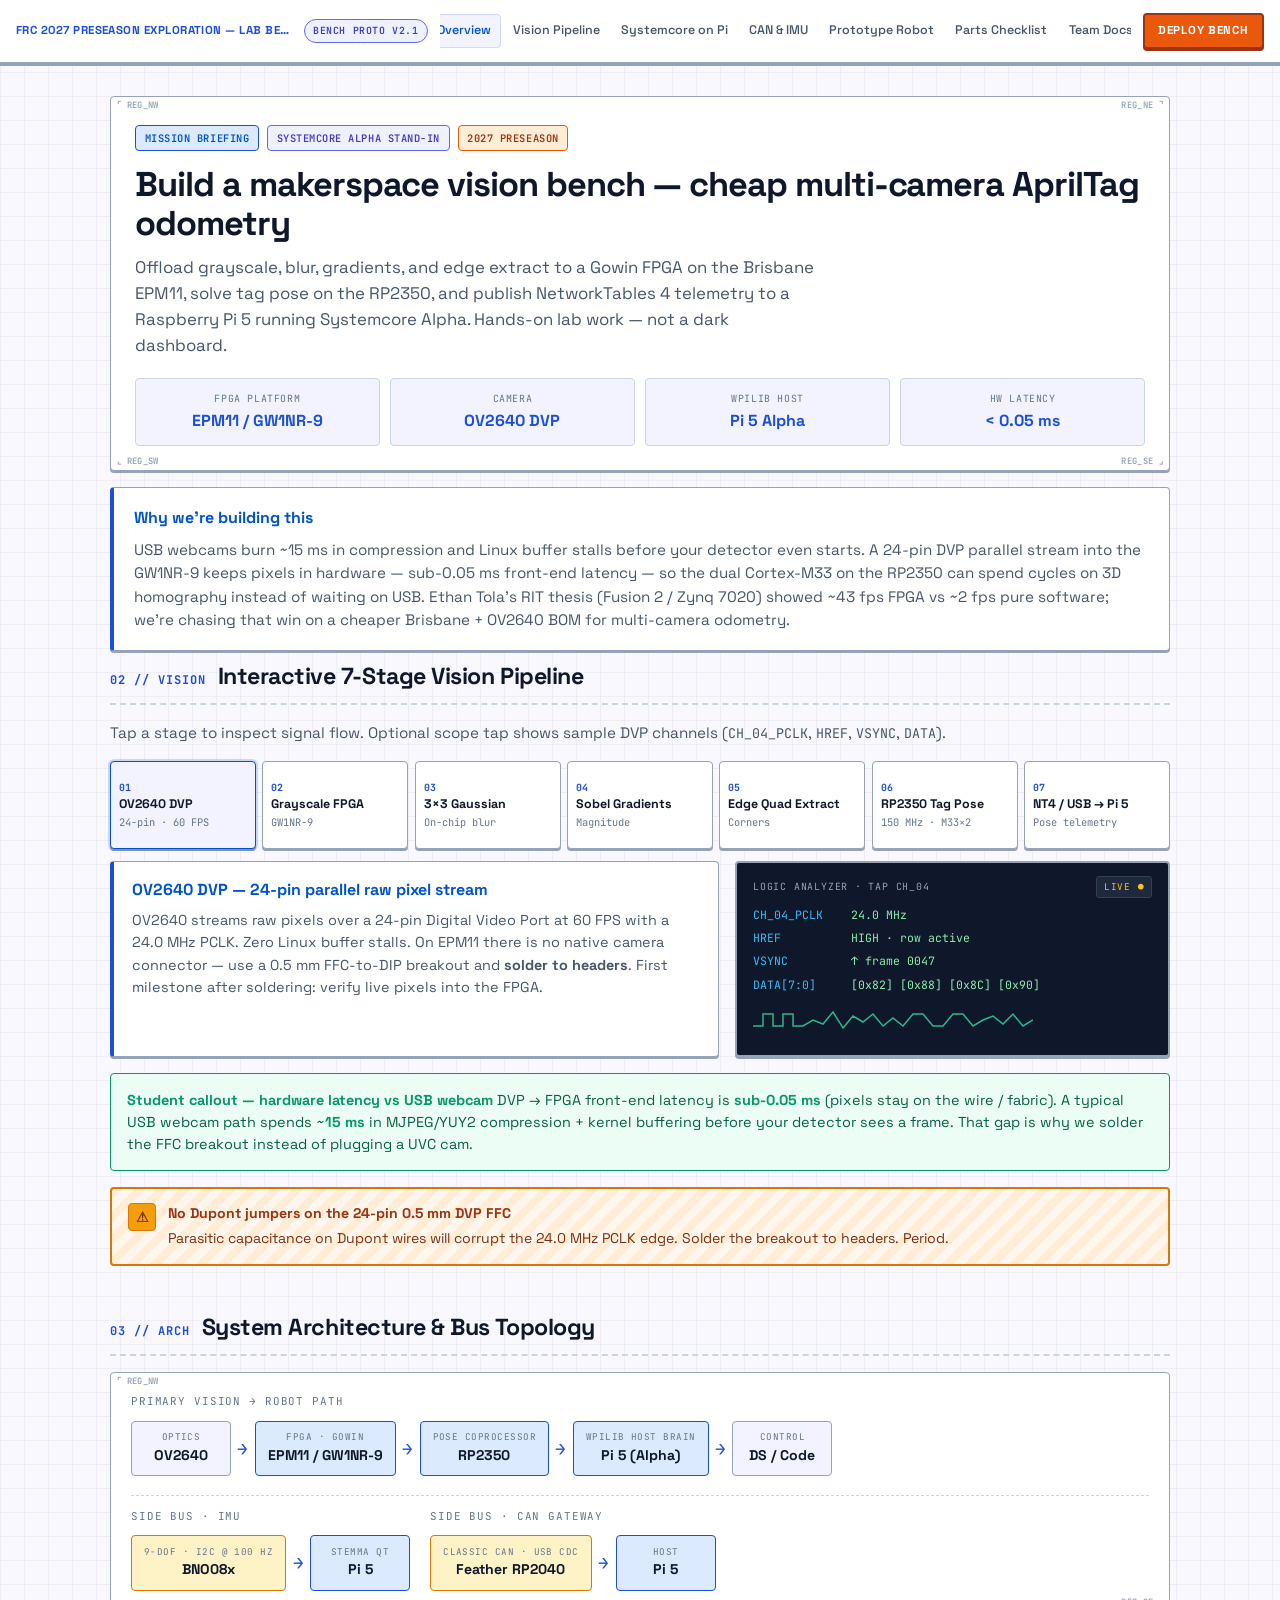
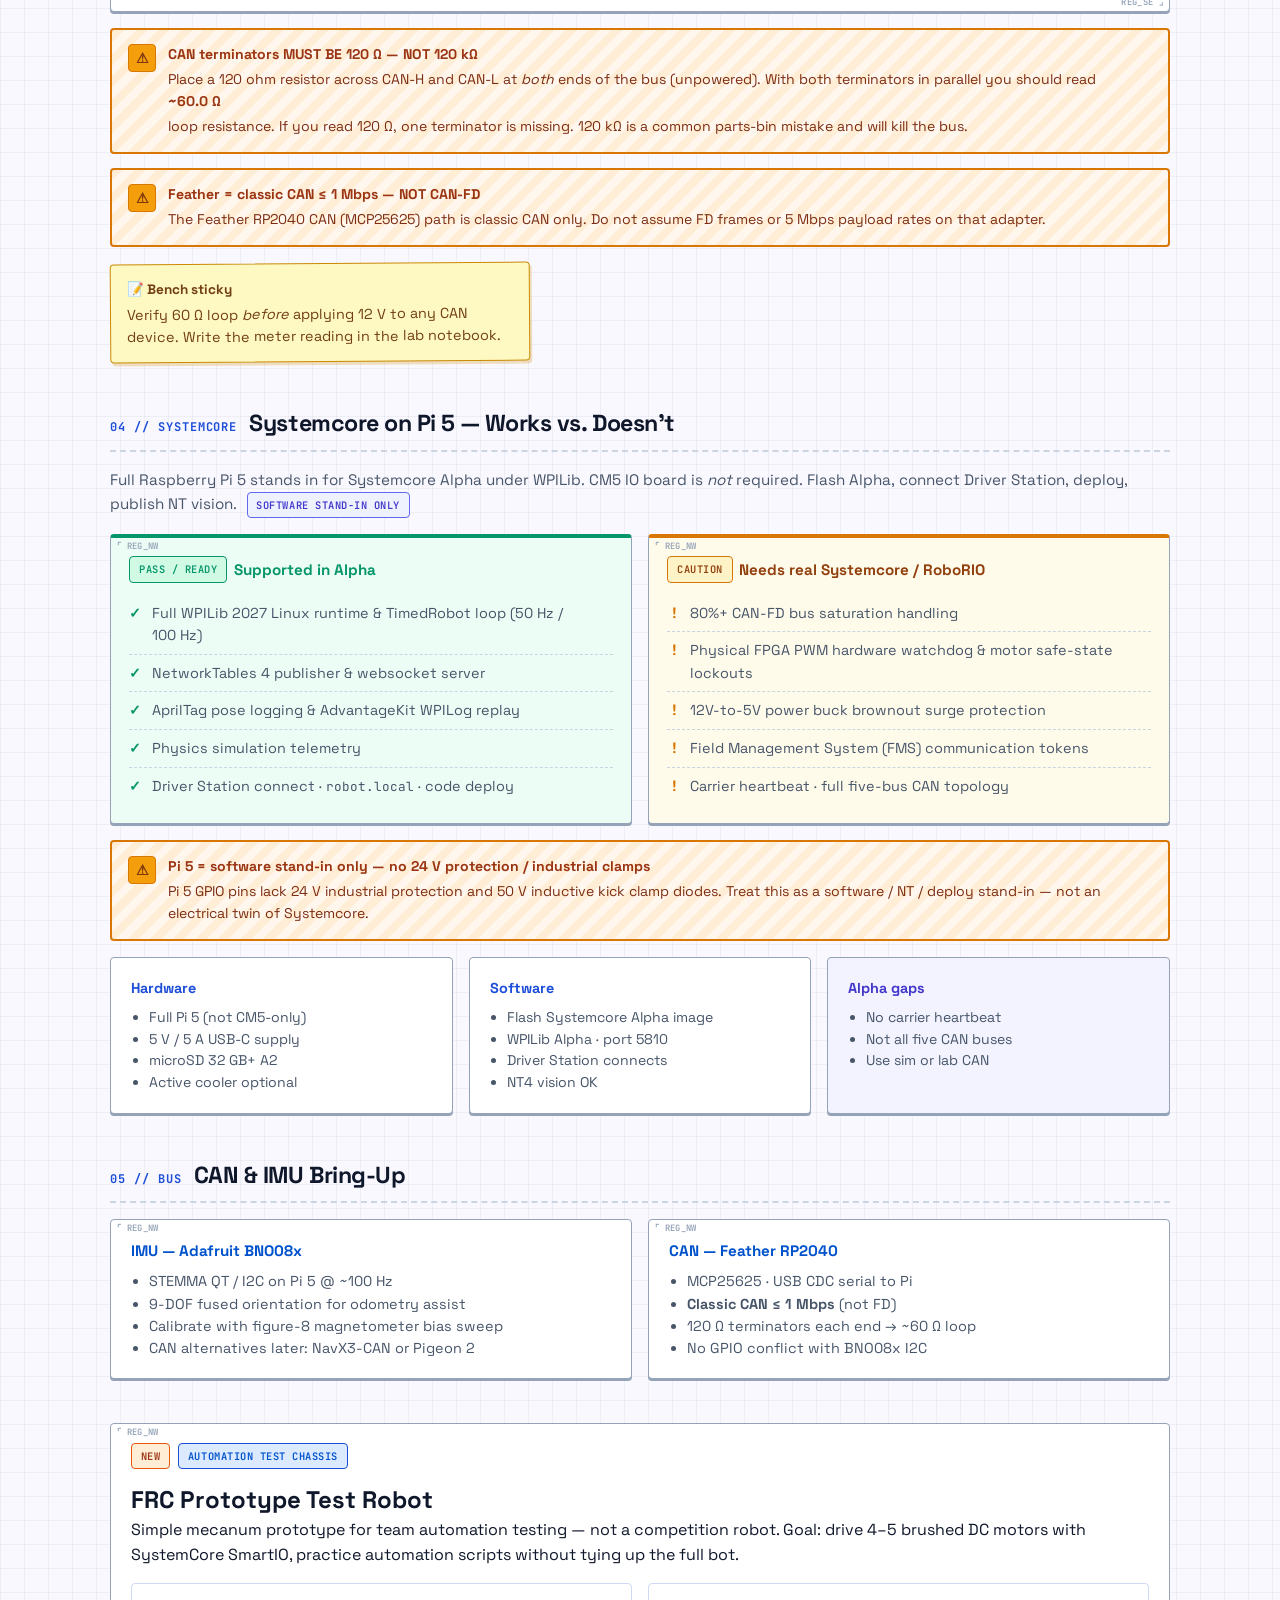
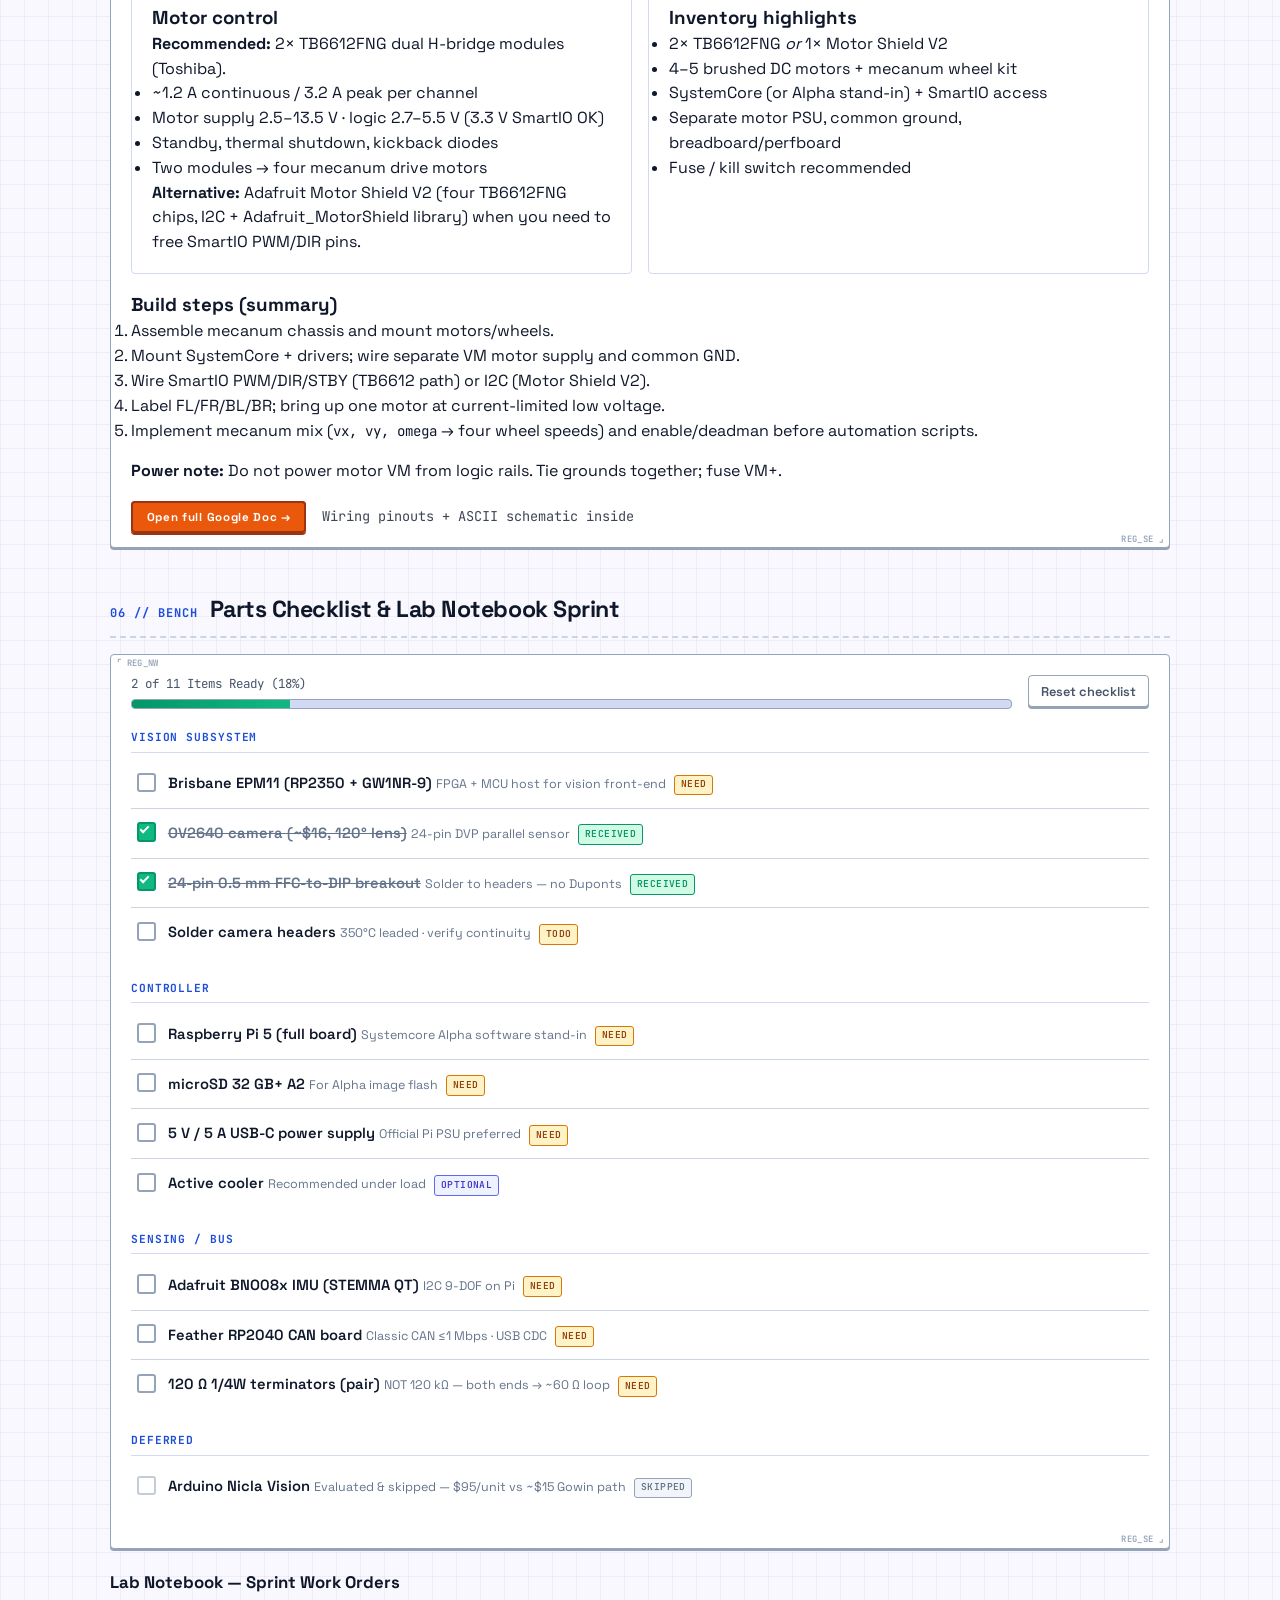
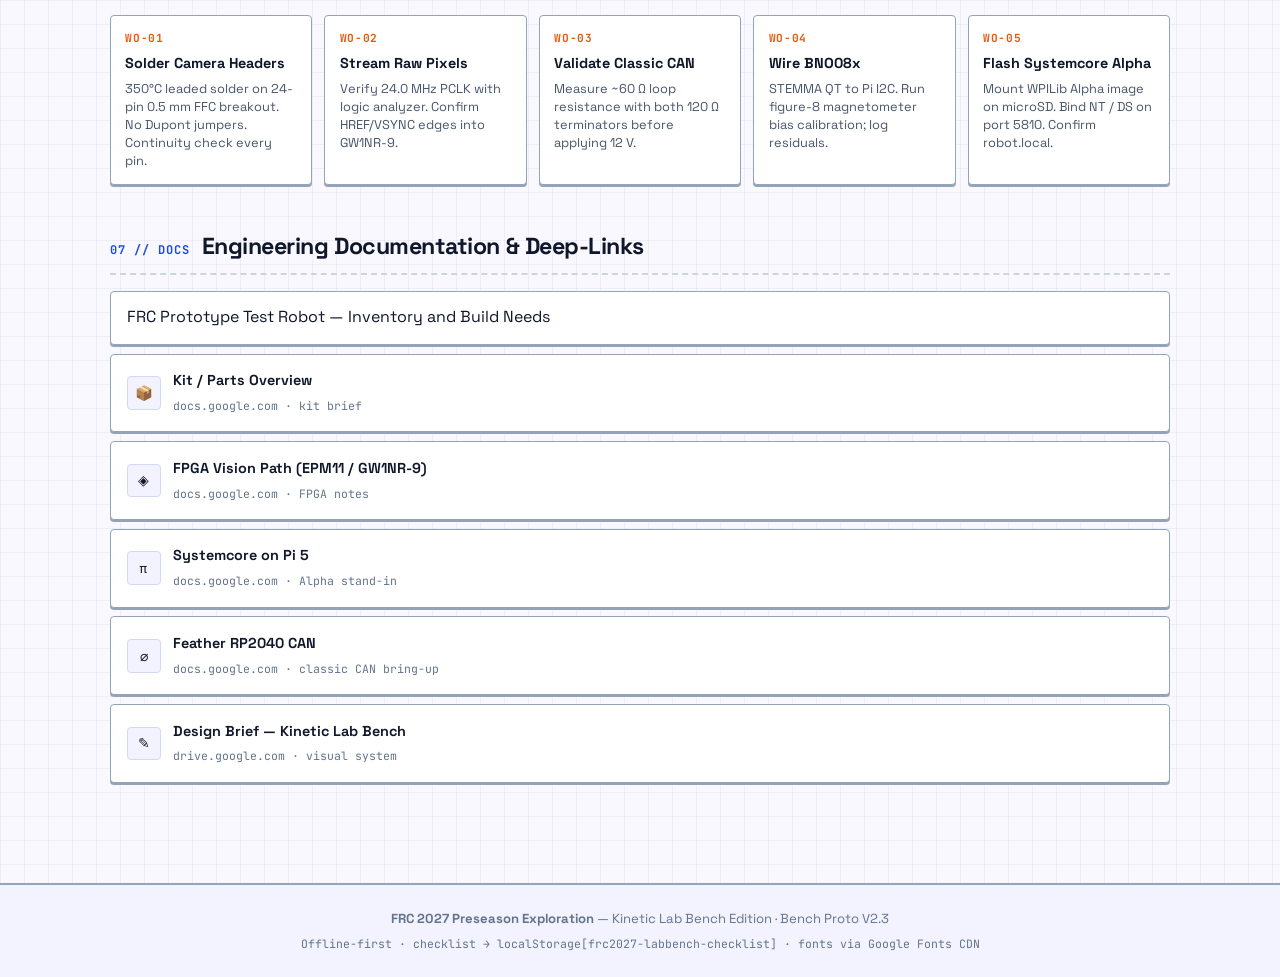
==== docs/index.html @ 1683db08 "Add Kinetic Lab Bench site for GitHub Pages Publish FRC 2027 preseason exploration (v2.3) from docs/" ====
<!DOCTYPE html>
<html lang="en">
<head>
  <meta charset="UTF-8" />
  <meta name="viewport" content="width=device-width, initial-scale=1" />
  <title>FRC 2027 Preseason Exploration — Lab Bench Edition</title>
  <link rel="preconnect" href="https://fonts.googleapis.com" />
  <link rel="preconnect" href="https://fonts.gstatic.com" crossorigin />
  <link href="https://fonts.googleapis.com/css2?family=JetBrains+Mono:wght@400;500;600;700&family=Space+Grotesk:wght@400;500;600;700&display=swap" rel="stylesheet" />
  <style>
    :root {
      --canvas: #faf8ff;
      --surface: #ffffff;
      --tint: #f2f3ff;
      --dim: #d2d9f4;
      --border: #94a3b8;
      --border-soft: #cbd5e1;
      --text: #0f172a;
      --text-muted: #475569;
      --text-dim: #64748b;
      --primary: #1d4ed8;
      --primary-active: #0052cc;
      --cta: #ea580c;
      --cta-hover: #c2410c;
      --caution: #f59e0b;
      --caution-dark: #d97706;
      --pass: #10b981;
      --pass-dark: #059669;
      --standin: #6366f1;
      --standin-dark: #4338ca;
      --radius: 4px;
      --shadow: 0 2px 0 0 #94a3b8;
      --nav-h: 64px;
      --font: "Space Grotesk", -apple-system, BlinkMacSystemFont, "Segoe UI", sans-serif;
      --mono: "JetBrains Mono", "Fira Code", "SF Mono", Consolas, monospace;
    }
    *, *::before, *::after { box-sizing: border-box; margin: 0; padding: 0; }
    html { scroll-behavior: smooth; scroll-padding-top: calc(var(--nav-h) + 20px); }
    body {
      font-family: var(--font);
      background-color: var(--canvas);
      background-image:
        linear-gradient(rgba(148, 163, 184, 0.12) 1px, transparent 1px),
        linear-gradient(90deg, rgba(148, 163, 184, 0.12) 1px, transparent 1px);
      background-size: 24px 24px;
      color: var(--text);
      line-height: 1.55;
      min-height: 100vh;
    }
    a { color: var(--primary); }
    a:hover { color: var(--primary-active); }
    code, .mono { font-family: var(--mono); font-size: 0.88em; }

    .topnav {
      position: sticky; top: 0; z-index: 200; height: var(--nav-h);
      background: rgba(255, 255, 255, 0.94); backdrop-filter: blur(10px);
      border-bottom: 2px solid var(--border); box-shadow: var(--shadow);
    }
    .topnav-inner {
      max-width: 1280px; margin: 0 auto; height: 100%; padding: 0 1rem;
      display: flex; align-items: center; gap: 0.75rem;
    }
    .nav-brand-wrap { display: flex; align-items: center; gap: 0.5rem; flex-shrink: 0; }
    .nav-brand {
      font-weight: 700; font-size: 0.72rem; letter-spacing: 0.04em; color: var(--primary);
      white-space: nowrap; max-width: 280px; overflow: hidden; text-overflow: ellipsis;
    }
    .pill {
      display: inline-flex; align-items: center; font-family: var(--mono); font-size: 0.62rem;
      font-weight: 600; letter-spacing: 0.06em; padding: 0.2rem 0.5rem; border-radius: 999px;
      border: 1.5px solid var(--standin); background: #eef2ff; color: var(--standin-dark); white-space: nowrap;
    }
    .nav-links {
      display: flex; list-style: none; gap: 0.1rem; flex: 1; justify-content: center;
      overflow-x: auto; scrollbar-width: none;
    }
    .nav-links::-webkit-scrollbar { display: none; }
    .nav-links a {
      display: block; padding: 0.4rem 0.55rem; font-size: 0.78rem; font-weight: 550;
      color: var(--text-muted); text-decoration: none; border-radius: var(--radius);
      white-space: nowrap; border: 1.5px solid transparent;
      transition: color 0.12s, background 0.12s, border-color 0.12s;
    }
    .nav-links a:hover { color: var(--primary); background: var(--tint); }
    .nav-links a.active { color: var(--primary-active); background: var(--tint); border-color: var(--dim); }
    .btn-deploy {
      flex-shrink: 0; background: var(--cta); color: #fff; border: 2px solid #9a3412;
      border-radius: var(--radius); box-shadow: 0 2px 0 0 #9a3412; padding: 0.45rem 0.85rem;
      font-family: var(--font); font-weight: 700; font-size: 0.72rem; letter-spacing: 0.06em;
      cursor: pointer; text-decoration: none; white-space: nowrap;
      transition: background 0.12s, transform 0.08s;
    }
    .btn-deploy:hover { background: var(--cta-hover); color: #fff; }
    .btn-deploy:active { transform: translateY(1px); box-shadow: 0 1px 0 0 #9a3412; }
    .nav-toggle {
      display: none; background: var(--tint); border: 1.5px solid var(--border);
      border-radius: var(--radius); padding: 0.4rem 0.65rem; font-family: var(--font);
      font-weight: 600; font-size: 0.8rem; cursor: pointer; color: var(--text); margin-left: auto;
    }
    .wrap { max-width: 1100px; margin: 0 auto; padding: 0 1.25rem 3.5rem; }
    section { margin-bottom: 2.75rem; scroll-margin-top: calc(var(--nav-h) + 20px); }
    .sec-label {
      display: flex; align-items: baseline; gap: 0.75rem; margin-bottom: 1rem;
      padding-bottom: 0.5rem; border-bottom: 2px dashed var(--border-soft);
    }
    .sec-num { font-family: var(--mono); font-size: 0.75rem; font-weight: 700; color: var(--primary); letter-spacing: 0.08em; }
    .sec-label h2 { font-size: 1.45rem; font-weight: 700; letter-spacing: -0.02em; color: var(--text); }
    .card {
      position: relative; background: var(--surface); border: 1.5px solid var(--border);
      border-radius: var(--radius); box-shadow: var(--shadow); padding: 1.15rem 1.25rem;
    }
    .card.tint { background: var(--tint); }
    .reg {
      position: absolute; font-family: var(--mono); font-size: 0.55rem; font-weight: 600;
      color: var(--border); letter-spacing: 0.04em; pointer-events: none; user-select: none; line-height: 1;
    }
    .reg-nw { top: 4px; left: 6px; } .reg-ne { top: 4px; right: 6px; }
    .reg-sw { bottom: 4px; left: 6px; } .reg-se { bottom: 4px; right: 6px; }
    .grid-2 { display: grid; grid-template-columns: 1fr 1fr; gap: 1rem; }
    .grid-3 { display: grid; grid-template-columns: 1fr 1fr 1fr; gap: 1rem; }

    .hero { padding: 2rem 0 0.5rem; }
    .hero-card { padding: 1.75rem 1.5rem 1.5rem; margin-bottom: 1rem; }
    .hero-badge-row { display: flex; flex-wrap: wrap; gap: 0.5rem; margin-bottom: 0.85rem; }
    .badge {
      display: inline-flex; align-items: center; font-family: var(--mono); font-size: 0.65rem;
      font-weight: 600; letter-spacing: 0.05em; padding: 0.25rem 0.55rem; border-radius: var(--radius); border: 1.5px solid;
    }
    .badge-blue { background: #dbeafe; border-color: var(--primary); color: var(--primary-active); }
    .badge-orange { background: #ffedd5; border-color: var(--cta); color: #9a3412; }
    .badge-pass { background: #d1fae5; border-color: var(--pass-dark); color: var(--pass-dark); }
    .badge-standin { background: #eef2ff; border-color: var(--standin); color: var(--standin-dark); }
    .badge-caution { background: #fef3c7; border-color: var(--caution-dark); color: #92400e; }
    .hero h1 {
      font-size: clamp(1.6rem, 4vw, 2.15rem); font-weight: 700; letter-spacing: -0.03em;
      line-height: 1.15; margin-bottom: 0.65rem; color: var(--text);
    }
    .hero-lead { font-size: 1.05rem; color: var(--text-muted); max-width: 62ch; margin-bottom: 1.25rem; }
    .stat-row { display: grid; grid-template-columns: repeat(4, 1fr); gap: 0.65rem; margin-top: 1rem; }
    .stat {
      background: var(--tint); border: 1.5px solid var(--border-soft); border-radius: var(--radius);
      padding: 0.7rem 0.75rem; text-align: center;
    }
    .stat .label { font-family: var(--mono); font-size: 0.62rem; text-transform: uppercase; letter-spacing: 0.06em; color: var(--text-dim); margin-bottom: 0.2rem; }
    .stat .value { font-weight: 700; font-size: 1rem; color: var(--primary); }
    .why-card { border-left: 4px solid var(--primary); background: var(--surface); padding: 1.15rem 1.25rem; }
    .why-card h3 { font-size: 1rem; margin-bottom: 0.4rem; color: var(--primary-active); }
    .why-card p { color: var(--text-muted); font-size: 0.95rem; }
    .sticky {
      background: #fef9c3; border: 1.5px solid #ca8a04; border-radius: var(--radius);
      box-shadow: 2px 3px 0 0 rgba(202, 138, 4, 0.25); padding: 0.85rem 1rem;
      font-size: 0.9rem; color: #713f12; position: relative; transform: rotate(-0.4deg);
    }
    .sticky strong { display: block; margin-bottom: 0.25rem; font-size: 0.85rem; }
    .hazard {
      background: repeating-linear-gradient(-45deg, #fff7ed, #fff7ed 8px, #ffedd5 8px, #ffedd5 16px);
      border: 2px solid var(--caution-dark); border-radius: var(--radius);
      padding: 0.9rem 1rem; display: flex; gap: 0.75rem; align-items: flex-start; margin: 0.85rem 0;
    }
    .hazard .hz-icon {
      flex-shrink: 0; width: 1.75rem; height: 1.75rem; background: var(--caution);
      border: 1.5px solid var(--caution-dark); border-radius: var(--radius);
      display: flex; align-items: center; justify-content: center; font-weight: 800; font-size: 0.85rem; color: #78350f;
    }
    .hazard .hz-body strong { display: block; font-size: 0.88rem; color: #9a3412; margin-bottom: 0.2rem; }
    .hazard .hz-body p { font-size: 0.88rem; color: #7c2d12; margin: 0; }
    .callout-info {
      background: #eff6ff; border: 1.5px solid var(--primary); border-radius: var(--radius);
      padding: 0.9rem 1rem; margin: 0.85rem 0; font-size: 0.9rem; color: var(--text-muted);
    }
    .callout-info strong { color: var(--primary-active); display: block; margin-bottom: 0.2rem; }

    .pipeline { display: grid; grid-template-columns: repeat(7, 1fr); gap: 0.4rem; margin: 1rem 0 0.75rem; }
    .pipe-stage {
      background: var(--surface); border: 1.5px solid var(--border); border-radius: var(--radius);
      box-shadow: var(--shadow); padding: 0.7rem 0.5rem; cursor: pointer; text-align: left;
      font-family: inherit; color: inherit; transition: border-color 0.12s, background 0.12s, transform 0.08s;
      min-height: 88px;
    }
    .pipe-stage:hover { border-color: var(--primary); transform: translateY(-1px); }
    .pipe-stage:focus-visible { outline: 2px solid var(--primary); outline-offset: 2px; }
    .pipe-stage.active {
      background: var(--tint); border-color: var(--primary-active);
      box-shadow: 0 0 0 2px rgba(29, 78, 216, 0.2), var(--shadow);
    }
    .pipe-stage .stage-num { font-family: var(--mono); font-size: 0.62rem; font-weight: 700; color: var(--primary); margin-bottom: 0.2rem; }
    .pipe-stage .stage-name { font-weight: 700; font-size: 0.78rem; color: var(--text); line-height: 1.2; margin-bottom: 0.15rem; }
    .pipe-stage .stage-where { font-size: 0.65rem; color: var(--text-dim); font-family: var(--mono); }
    .pipe-panel { display: grid; grid-template-columns: 1.4fr 1fr; gap: 1rem; margin-top: 0.75rem; }
    .pipe-detail {
      background: var(--surface); border: 1.5px solid var(--border); border-left: 4px solid var(--primary);
      border-radius: var(--radius); box-shadow: var(--shadow); padding: 1rem 1.15rem; min-height: 140px;
    }
    .pipe-detail h4 { font-size: 1rem; color: var(--primary-active); margin-bottom: 0.4rem; }
    .pipe-detail p { font-size: 0.9rem; color: var(--text-muted); }
    .scope {
      background: #0f172a; border: 2px solid var(--border); border-radius: var(--radius);
      box-shadow: var(--shadow); padding: 0.85rem 1rem; font-family: var(--mono);
      color: #86efac; min-height: 140px; cursor: pointer; position: relative; overflow: hidden;
    }
    .scope:focus-visible { outline: 2px solid var(--pass); outline-offset: 2px; }
    .scope-label {
      font-size: 0.62rem; color: #94a3b8; letter-spacing: 0.08em; margin-bottom: 0.5rem;
      display: flex; justify-content: space-between; align-items: center;
    }
    .scope-tap { font-size: 0.58rem; background: #1e293b; border: 1px solid #334155; color: #fbbf24; padding: 0.15rem 0.4rem; border-radius: 3px; }
    .scope-ch { display: grid; grid-template-columns: 90px 1fr; gap: 0.35rem 0.5rem; font-size: 0.72rem; align-items: center; margin-bottom: 0.35rem; }
    .scope-ch .ch-name { color: #38bdf8; }
    .scope-ch .ch-val { color: #86efac; }
    .scope-wave { height: 28px; margin-top: 0.4rem; opacity: 0.85; }
    .scope.paused .scope-tap { color: #f87171; }
    .latency-callout {
      margin-top: 1rem; background: #ecfdf5; border: 1.5px solid var(--pass-dark);
      border-radius: var(--radius); padding: 0.9rem 1rem; font-size: 0.9rem; color: #065f46;
    }
    .latency-callout strong { color: var(--pass-dark); }
    .arch { padding: 1.25rem; margin-bottom: 1rem; }
    .arch-label { font-family: var(--mono); font-size: 0.68rem; text-transform: uppercase; letter-spacing: 0.08em; color: var(--text-dim); margin-bottom: 0.65rem; }
    .arch-flow { display: flex; flex-wrap: wrap; align-items: center; gap: 0.4rem; margin-bottom: 1.15rem; }
    .arch-node {
      background: var(--tint); border: 1.5px solid var(--border); border-radius: var(--radius);
      padding: 0.55rem 0.75rem; min-width: 100px; text-align: center;
    }
    .arch-node.primary { background: #dbeafe; border-color: var(--primary); }
    .arch-node.side { background: #fef3c7; border-color: var(--caution-dark); }
    .arch-node .role { font-family: var(--mono); font-size: 0.58rem; text-transform: uppercase; letter-spacing: 0.05em; color: var(--text-dim); }
    .arch-node .name { font-weight: 700; font-size: 0.88rem; color: var(--text); }
    .arch-arrow { font-family: var(--mono); color: var(--primary); font-weight: 700; font-size: 1.1rem; }
    .arch-side { display: flex; flex-wrap: wrap; gap: 1.25rem; padding-top: 0.75rem; border-top: 1.5px dashed var(--border-soft); }
    .arch-side-path { display: flex; align-items: center; gap: 0.4rem; }

    .matrix { display: grid; grid-template-columns: 1fr 1fr; gap: 1rem; }
    .matrix-col { padding: 1.15rem; }
    .matrix-col.works { border-top: 4px solid var(--pass-dark); background: #ecfdf5; }
    .matrix-col.doesnt { border-top: 4px solid var(--caution-dark); background: #fffbeb; }
    .matrix-col h3 { font-size: 0.95rem; margin-bottom: 0.75rem; display: flex; align-items: center; gap: 0.4rem; flex-wrap: wrap; }
    .matrix-col.works h3 { color: var(--pass-dark); }
    .matrix-col.doesnt h3 { color: #92400e; }
    .matrix-col ul { list-style: none; margin: 0; padding: 0; }
    .matrix-col li {
      position: relative; padding: 0.45rem 0 0.45rem 1.4rem; font-size: 0.9rem;
      color: var(--text-muted); border-bottom: 1px dashed var(--border-soft);
    }
    .matrix-col li:last-child { border-bottom: none; }
    .matrix-col.works li::before { content: "\2713"; position: absolute; left: 0; color: var(--pass-dark); font-weight: 700; }
    .matrix-col.doesnt li::before { content: "!"; position: absolute; left: 0.15rem; color: var(--caution-dark); font-weight: 800; font-family: var(--mono); }
    .checklist-bar {
      display: flex; align-items: center; justify-content: space-between; gap: 1rem;
      flex-wrap: wrap; margin-bottom: 1rem;
    }
    .progress-wrap { flex: 1; min-width: 180px; }
    .progress-label { font-family: var(--mono); font-size: 0.78rem; color: var(--text-muted); margin-bottom: 0.35rem; }
    .progress-track {
      height: 10px; background: var(--dim); border: 1.5px solid var(--border);
      border-radius: var(--radius); overflow: hidden;
    }
    .progress-fill {
      height: 100%; background: linear-gradient(90deg, var(--pass-dark), var(--pass));
      width: 0%; transition: width 0.25s ease;
    }
    .btn-reset {
      background: var(--surface); border: 1.5px solid var(--border); border-radius: var(--radius);
      box-shadow: var(--shadow); color: var(--text-muted); padding: 0.4rem 0.75rem;
      font-family: var(--font); font-size: 0.8rem; font-weight: 600; cursor: pointer;
    }
    .btn-reset:hover { border-color: #dc2626; color: #dc2626; }
    .check-cat { margin-bottom: 1.15rem; }
    .check-cat-title {
      font-family: var(--mono); font-size: 0.7rem; font-weight: 700; letter-spacing: 0.08em;
      text-transform: uppercase; color: var(--primary); margin-bottom: 0.4rem;
      padding: 0.3rem 0; border-bottom: 1.5px solid var(--dim);
    }
    .checklist { list-style: none; margin: 0; padding: 0; }
    .checklist li { border-bottom: 1px solid var(--border-soft); }
    .checklist li:last-child { border-bottom: none; }
    .check-item {
      display: flex; align-items: flex-start; gap: 0.75rem; padding: 0.75rem 0.35rem;
      cursor: pointer; border-radius: var(--radius); transition: background 0.1s; min-height: 44px;
    }
    .check-item:hover { background: var(--tint); }
    .check-item input {
      appearance: none; -webkit-appearance: none; width: 1.2rem; height: 1.2rem; margin-top: 0.1rem;
      flex-shrink: 0; border: 2px solid var(--border); border-radius: 3px; background: var(--surface);
      cursor: pointer; position: relative; transition: background 0.12s, border-color 0.12s;
    }
    .check-item input:checked { background: var(--pass); border-color: var(--pass-dark); }
    .check-item input:checked::after {
      content: ""; position: absolute; left: 3px; top: 0px; width: 5px; height: 9px;
      border: solid #fff; border-width: 0 2px 2px 0; transform: rotate(45deg);
    }
    .check-item input:focus-visible { outline: 2px solid var(--primary); outline-offset: 2px; }
    .check-item input:disabled { opacity: 0.55; cursor: not-allowed; }
    .check-body { flex: 1; }
    .item-title { font-weight: 600; font-size: 0.92rem; color: var(--text); }
    .check-item:has(input:checked) .item-title { text-decoration: line-through; color: var(--text-dim); }
    .item-meta { font-size: 0.78rem; color: var(--text-dim); margin-top: 0.15rem; }
    .check-status {
      display: inline-block; font-family: var(--mono); font-size: 0.6rem; font-weight: 600;
      letter-spacing: 0.04em; padding: 0.12rem 0.35rem; border-radius: 3px; margin-left: 0.35rem;
      vertical-align: middle; border: 1px solid;
    }
    .status-ordered { background: #d1fae5; border-color: var(--pass-dark); color: var(--pass-dark); }
    .status-need { background: #fef3c7; border-color: var(--caution-dark); color: #92400e; }
    .status-skip { background: #f1f5f9; border-color: var(--border); color: var(--text-dim); }
    .status-opt { background: #eef2ff; border-color: var(--standin); color: var(--standin-dark); }
    .work-orders {
      display: grid; grid-template-columns: repeat(auto-fill, minmax(200px, 1fr));
      gap: 0.75rem; margin-top: 1.25rem;
    }
    .wo-card {
      background: var(--surface); border: 1.5px solid var(--border); border-radius: var(--radius);
      box-shadow: var(--shadow); padding: 0.9rem; position: relative;
    }
    .wo-num { font-family: var(--mono); font-size: 0.7rem; font-weight: 700; color: var(--cta); letter-spacing: 0.06em; margin-bottom: 0.3rem; }
    .wo-title { font-weight: 700; font-size: 0.9rem; margin-bottom: 0.35rem; color: var(--text); }
    .wo-desc { font-size: 0.8rem; color: var(--text-muted); line-height: 1.4; }
    .doc-list { list-style: none; display: grid; gap: 0.55rem; margin: 0; padding: 0; }
    .doc-list a {
      display: flex; align-items: center; gap: 0.75rem; padding: 0.85rem 1rem;
      background: var(--surface); border: 1.5px solid var(--border); border-radius: var(--radius);
      box-shadow: var(--shadow); text-decoration: none; color: var(--text);
      transition: border-color 0.12s, background 0.12s;
    }
    .doc-list a:hover { border-color: var(--primary); background: var(--tint); color: var(--text); }
    .doc-icon {
      width: 2.1rem; height: 2.1rem; background: var(--tint); border: 1.5px solid var(--dim);
      border-radius: var(--radius); display: flex; align-items: center; justify-content: center;
      font-size: 0.9rem; flex-shrink: 0;
    }
    .doc-title { font-weight: 650; font-size: 0.9rem; }
    .doc-hint { font-size: 0.72rem; color: var(--text-dim); font-family: var(--mono); }
    footer {
      border-top: 2px solid var(--border); background: var(--tint); padding: 1.5rem 1.25rem;
      text-align: center; color: var(--text-dim); font-size: 0.82rem;
    }
    footer .mono { font-size: 0.72rem; }
    @media (max-width: 960px) {
      .pipeline { grid-template-columns: repeat(4, 1fr); }
      .stat-row { grid-template-columns: repeat(2, 1fr); }
      .pipe-panel { grid-template-columns: 1fr; }
      .nav-brand { max-width: 160px; font-size: 0.65rem; }
    }
    @media (max-width: 800px) {
      .grid-2, .grid-3, .matrix { grid-template-columns: 1fr; }
      .pipeline { grid-template-columns: 1fr; }
      .pipe-stage {
        min-height: 64px; display: grid; grid-template-columns: auto 1fr auto;
        gap: 0.5rem; align-items: center; padding: 0.85rem 1rem;
      }
      .pipe-stage .stage-num { margin: 0; }
      .pipe-stage .stage-where { text-align: right; }
      .nav-toggle { display: block; }
      .btn-deploy { display: none; }
      .nav-links {
        display: none; position: absolute; top: var(--nav-h); left: 0; right: 0;
        flex-direction: column; background: #fff; border-bottom: 2px solid var(--border);
        padding: 0.5rem; gap: 0.15rem; box-shadow: var(--shadow); justify-content: flex-start;
      }
      .nav-links.open { display: flex; }
      .topnav-inner { position: relative; overflow: visible; }
      .nav-brand-wrap { flex: 1; min-width: 0; }
      .arch-flow { flex-direction: column; align-items: stretch; }
      .arch-arrow { transform: rotate(90deg); text-align: center; }
      .arch-side { flex-direction: column; }
    }
    @media (max-width: 480px) {
      .stat-row { grid-template-columns: 1fr 1fr; }
      .hero h1 { font-size: 1.45rem; }
    }
    @media (prefers-reduced-motion: reduce) {
      html { scroll-behavior: auto; }
      .pipe-stage, .progress-fill, .btn-deploy { transition: none; }
    }
  </style>
</head>
<body>

  <nav class="topnav" aria-label="Lab bench navigation">
    <div class="topnav-inner">
      <div class="nav-brand-wrap">
        <span class="nav-brand">FRC 2027 PRESEASON EXPLORATION — LAB BENCH EDITION</span>
        <span class="pill">BENCH PROTO V2.1</span>
      </div>
      <button class="nav-toggle" id="navToggle" type="button" aria-expanded="false" aria-controls="navLinks">Menu</button>
      <ul class="nav-links" id="navLinks">
        <li><a href="#overview">Overview</a></li>
        <li><a href="#vision">Vision Pipeline</a></li>
        <li><a href="#systemcore">Systemcore on Pi</a></li>
        <li><a href="#can-imu">CAN &amp; IMU</a></li>
        <li><a href="#prototype-robot">Prototype Robot</a></li>
        <li><a href="#parts">Parts Checklist</a></li>
        <li><a href="#sources">Team Docs</a></li>
      </ul>
      <a class="btn-deploy" href="#parts" id="deployBench">DEPLOY BENCH</a>
    </div>
  </nav>

  <div class="wrap">

    <header class="hero" id="overview">
      <div class="card hero-card">
        <span class="reg reg-nw">⌜ REG_NW</span>
        <span class="reg reg-ne">REG_NE ⌝</span>
        <span class="reg reg-sw">⌞ REG_SW</span>
        <span class="reg reg-se">REG_SE ⌟</span>
        <div class="hero-badge-row">
          <span class="badge badge-blue">MISSION BRIEFING</span>
          <span class="badge badge-standin">SYSTEMCORE ALPHA STAND-IN</span>
          <span class="badge badge-orange">2027 PRESEASON</span>
        </div>
        <h1>Build a makerspace vision bench — cheap multi-camera AprilTag odometry</h1>
        <p class="hero-lead">
          Offload grayscale, blur, gradients, and edge extract to a Gowin FPGA on the Brisbane EPM11,
          solve tag pose on the RP2350, and publish NetworkTables 4 telemetry to a Raspberry Pi&nbsp;5
          running Systemcore Alpha. Hands-on lab work — not a dark dashboard.
        </p>
        <div class="stat-row">
          <div class="stat"><div class="label">FPGA platform</div><div class="value">EPM11 / GW1NR-9</div></div>
          <div class="stat"><div class="label">Camera</div><div class="value">OV2640 DVP</div></div>
          <div class="stat"><div class="label">WPILib host</div><div class="value">Pi 5 Alpha</div></div>
          <div class="stat"><div class="label">HW latency</div><div class="value">&lt; 0.05 ms</div></div>
        </div>
      </div>
      <div class="why-card card" style="box-shadow: var(--shadow);">
        <h3>Why we're building this</h3>
        <p>
          USB webcams burn ~15&nbsp;ms in compression and Linux buffer stalls before your detector even starts.
          A 24-pin DVP parallel stream into the GW1NR-9 keeps pixels in hardware — sub-0.05&nbsp;ms front-end latency —
          so the dual Cortex-M33 on the RP2350 can spend cycles on 3D homography instead of waiting on USB.
          Ethan Tola’s RIT thesis (Fusion&nbsp;2 / Zynq&nbsp;7020) showed ~43&nbsp;fps FPGA vs ~2&nbsp;fps pure software;
          we’re chasing that win on a cheaper Brisbane + OV2640 BOM for multi-camera odometry.
        </p>
      </div>
    </header>

    <section id="vision" aria-labelledby="vision-h">
      <div class="sec-label">
        <span class="sec-num">02 // VISION</span>
        <h2 id="vision-h">Interactive 7-Stage Vision Pipeline</h2>
      </div>
      <p style="color: var(--text-muted); margin-bottom: 0.5rem; font-size: 0.95rem;">
        Tap a stage to inspect signal flow. Optional scope tap shows sample DVP channels
        (<code>CH_04_PCLK</code>, <code>HREF</code>, <code>VSYNC</code>, <code>DATA</code>).
      </p>
      <div class="pipeline" id="pipeline" role="tablist" aria-label="Vision pipeline stages">
        <button type="button" class="pipe-stage active" role="tab" aria-selected="true" data-stage="0" id="stage-btn-0" tabindex="0">
          <div class="stage-num">01</div><div class="stage-name">OV2640 DVP</div><div class="stage-where">24-pin · 60 FPS</div>
        </button>
        <button type="button" class="pipe-stage" role="tab" aria-selected="false" data-stage="1" id="stage-btn-1" tabindex="-1">
          <div class="stage-num">02</div><div class="stage-name">Grayscale FPGA</div><div class="stage-where">GW1NR-9</div>
        </button>
        <button type="button" class="pipe-stage" role="tab" aria-selected="false" data-stage="2" id="stage-btn-2" tabindex="-1">
          <div class="stage-num">03</div><div class="stage-name">3×3 Gaussian</div><div class="stage-where">On-chip blur</div>
        </button>
        <button type="button" class="pipe-stage" role="tab" aria-selected="false" data-stage="3" id="stage-btn-3" tabindex="-1">
          <div class="stage-num">04</div><div class="stage-name">Sobel Gradients</div><div class="stage-where">Magnitude</div>
        </button>
        <button type="button" class="pipe-stage" role="tab" aria-selected="false" data-stage="4" id="stage-btn-4" tabindex="-1">
          <div class="stage-num">05</div><div class="stage-name">Edge Quad Extract</div><div class="stage-where">Corners</div>
        </button>
        <button type="button" class="pipe-stage" role="tab" aria-selected="false" data-stage="5" id="stage-btn-5" tabindex="-1">
          <div class="stage-num">06</div><div class="stage-name">RP2350 Tag Pose</div><div class="stage-where">150 MHz · M33×2</div>
        </button>
        <button type="button" class="pipe-stage" role="tab" aria-selected="false" data-stage="6" id="stage-btn-6" tabindex="-1">
          <div class="stage-num">07</div><div class="stage-name">NT4 / USB → Pi 5</div><div class="stage-where">Pose telemetry</div>
        </button>
      </div>
      <div class="pipe-panel">
        <div class="pipe-detail" id="pipeDetail" role="tabpanel" aria-labelledby="stage-btn-0">
          <h4>OV2640 DVP — 24-pin parallel raw pixel stream</h4>
          <p>
            OV2640 streams raw pixels over a 24-pin Digital Video Port at 60&nbsp;FPS with a 24.0&nbsp;MHz PCLK.
            Zero Linux buffer stalls. On EPM11 there is no native camera connector — use a 0.5&nbsp;mm FFC-to-DIP
            breakout and <strong>solder to headers</strong>. First milestone after soldering: verify live pixels into the FPGA.
          </p>
        </div>
        <div class="scope" id="scopeTap" role="button" tabindex="0" aria-pressed="false"
             aria-label="Logic analyzer scope tap — click to pause or resume sample values"
             title="Tap to pause/resume sample values">
          <div class="scope-label">
            <span>LOGIC ANALYZER · TAP CH_04</span>
            <span class="scope-tap" id="scopeTapLabel">LIVE ●</span>
          </div>
          <div class="scope-ch"><span class="ch-name">CH_04_PCLK</span><span class="ch-val" id="chPclk">24.0 MHz</span></div>
          <div class="scope-ch"><span class="ch-name">HREF</span><span class="ch-val" id="chHref">HIGH · row active</span></div>
          <div class="scope-ch"><span class="ch-name">VSYNC</span><span class="ch-val" id="chVsync">↑ frame 0042</span></div>
          <div class="scope-ch"><span class="ch-name">DATA[7:0]</span><span class="ch-val" id="chData">[0x82] [0x88] [0x8C] [0x90]</span></div>
          <svg class="scope-wave" viewBox="0 0 280 28" preserveAspectRatio="none" aria-hidden="true">
            <polyline id="scopePoly" fill="none" stroke="#34d399" stroke-width="1.5"
              points="0,20 10,20 10,8 20,8 20,20 30,20 30,8 40,8 40,20 50,20 60,14 70,18 80,6 90,22 100,10 110,16 120,8 130,20 140,12 150,20 160,8 170,8 180,20 190,20 200,8 210,8 220,20 230,14 240,10 250,18 260,8 270,20 280,14" />
          </svg>
        </div>
      </div>
      <div class="latency-callout">
        <strong>Student callout — hardware latency vs USB webcam</strong>
        DVP → FPGA front-end latency is <strong>sub-0.05&nbsp;ms</strong> (pixels stay on the wire / fabric).
        A typical USB webcam path spends ~<strong>15&nbsp;ms</strong> in MJPEG/YUY2 compression + kernel buffering
        before your detector sees a frame. That gap is why we solder the FFC breakout instead of plugging a UVC cam.
      </div>
      <div class="hazard" style="margin-top: 1rem;">
        <div class="hz-icon" aria-hidden="true">⚠</div>
        <div class="hz-body">
          <strong>No Dupont jumpers on the 24-pin 0.5&nbsp;mm DVP FFC</strong>
          <p>Parasitic capacitance on Dupont wires will corrupt the 24.0&nbsp;MHz PCLK edge. Solder the breakout to headers. Period.</p>
        </div>
      </div>
    </section>

    <section id="architecture" aria-labelledby="arch-h">
      <div class="sec-label">
        <span class="sec-num">03 // ARCH</span>
        <h2 id="arch-h">System Architecture &amp; Bus Topology</h2>
      </div>
      <div class="card arch">
        <span class="reg reg-nw">⌜ REG_NW</span>
        <span class="reg reg-se">REG_SE ⌟</span>
        <div class="arch-label">Primary vision → robot path</div>
        <div class="arch-flow" role="img" aria-label="Architecture: OV2640 Optics to Brisbane EPM11 Gowin FPGA to RP2350 Pose Coprocessor to Raspberry Pi 5 WPILib Host Brain">
          <div class="arch-node"><div class="role">Optics</div><div class="name">OV2640</div></div>
          <span class="arch-arrow" aria-hidden="true">→</span>
          <div class="arch-node primary"><div class="role">FPGA · Gowin</div><div class="name">EPM11 / GW1NR-9</div></div>
          <span class="arch-arrow" aria-hidden="true">→</span>
          <div class="arch-node primary"><div class="role">Pose coprocessor</div><div class="name">RP2350</div></div>
          <span class="arch-arrow" aria-hidden="true">→</span>
          <div class="arch-node primary"><div class="role">WPILib host brain</div><div class="name">Pi 5 (Alpha)</div></div>
          <span class="arch-arrow" aria-hidden="true">→</span>
          <div class="arch-node"><div class="role">Control</div><div class="name">DS / Code</div></div>
        </div>
        <div class="arch-side">
          <div>
            <div class="arch-label">Side bus · IMU</div>
            <div class="arch-side-path">
              <div class="arch-node side"><div class="role">9-DOF · I2C @ 100 Hz</div><div class="name">BNO08x</div></div>
              <span class="arch-arrow" aria-hidden="true">→</span>
              <div class="arch-node primary"><div class="role">STEMMA QT</div><div class="name">Pi 5</div></div>
            </div>
          </div>
          <div>
            <div class="arch-label">Side bus · CAN gateway</div>
            <div class="arch-side-path">
              <div class="arch-node side"><div class="role">Classic CAN · USB CDC</div><div class="name">Feather RP2040</div></div>
              <span class="arch-arrow" aria-hidden="true">→</span>
              <div class="arch-node primary"><div class="role">Host</div><div class="name">Pi 5</div></div>
            </div>
          </div>
        </div>
      </div>
      <div class="hazard">
        <div class="hz-icon" aria-hidden="true">⚠</div>
        <div class="hz-body">
          <strong>CAN terminators MUST BE 120&nbsp;Ω — NOT 120&nbsp;kΩ</strong>
          <p>
            Place a 120&nbsp;ohm resistor across CAN-H and CAN-L at <em>both</em> ends of the bus (unpowered).
            With both terminators in parallel you should read <strong>~60.0&nbsp;Ω</strong> loop resistance.
            If you read 120&nbsp;Ω, one terminator is missing. 120&nbsp;kΩ is a common parts-bin mistake and will kill the bus.
          </p>
        </div>
      </div>
      <div class="hazard">
        <div class="hz-icon" aria-hidden="true">⚠</div>
        <div class="hz-body">
          <strong>Feather = classic CAN ≤&nbsp;1&nbsp;Mbps — NOT CAN-FD</strong>
          <p>The Feather RP2040 CAN (MCP25625) path is classic CAN only. Do not assume FD frames or 5&nbsp;Mbps payload rates on that adapter.</p>
        </div>
      </div>
      <div class="sticky" style="margin-top: 1rem; max-width: 420px;">
        <strong>📝 Bench sticky</strong>
        Verify 60&nbsp;Ω loop <em>before</em> applying 12&nbsp;V to any CAN device. Write the meter reading in the lab notebook.
      </div>
    </section>

    <section id="systemcore" aria-labelledby="systemcore-h">
      <div class="sec-label">
        <span class="sec-num">04 // SYSTEMCORE</span>
        <h2 id="systemcore-h">Systemcore on Pi 5 — Works vs. Doesn't</h2>
      </div>
      <p style="color: var(--text-muted); margin-bottom: 1rem; font-size: 0.95rem;">
        Full Raspberry Pi&nbsp;5 stands in for Systemcore Alpha under WPILib. CM5 IO board is
        <em>not</em> required. Flash Alpha, connect Driver Station, deploy, publish NT vision.
        <span class="badge badge-standin" style="margin-left: 0.35rem;">SOFTWARE STAND-IN ONLY</span>
      </p>
      <div class="matrix">
        <div class="card matrix-col works">
          <span class="reg reg-nw">⌜ REG_NW</span>
          <h3><span class="badge badge-pass">PASS / READY</span> Supported in Alpha</h3>
          <ul>
            <li>Full WPILib 2027 Linux runtime &amp; TimedRobot loop (50&nbsp;Hz / 100&nbsp;Hz)</li>
            <li>NetworkTables 4 publisher &amp; websocket server</li>
            <li>AprilTag pose logging &amp; AdvantageKit WPILog replay</li>
            <li>Physics simulation telemetry</li>
            <li>Driver Station connect · <code>robot.local</code> · code deploy</li>
          </ul>
        </div>
        <div class="card matrix-col doesnt">
          <span class="reg reg-nw">⌜ REG_NW</span>
          <h3><span class="badge badge-caution">CAUTION</span> Needs real Systemcore / RoboRIO</h3>
          <ul>
            <li>80%+ CAN-FD bus saturation handling</li>
            <li>Physical FPGA PWM hardware watchdog &amp; motor safe-state lockouts</li>
            <li>12V-to-5V power buck brownout surge protection</li>
            <li>Field Management System (FMS) communication tokens</li>
            <li>Carrier heartbeat · full five-bus CAN topology</li>
          </ul>
        </div>
      </div>
      <div class="hazard" style="margin-top: 1rem;">
        <div class="hz-icon" aria-hidden="true">⚠</div>
        <div class="hz-body">
          <strong>Pi 5 = software stand-in only — no 24&nbsp;V protection / industrial clamps</strong>
          <p>
            Pi&nbsp;5 GPIO pins lack 24&nbsp;V industrial protection and 50&nbsp;V inductive kick clamp diodes.
            Treat this as a software / NT / deploy stand-in — not an electrical twin of Systemcore.
          </p>
        </div>
      </div>
      <div class="grid-3" style="margin-top: 1rem;">
        <div class="card">
          <h3 style="font-size: 0.9rem; margin-bottom: 0.5rem; color: var(--primary);">Hardware</h3>
          <ul style="margin: 0; padding-left: 1.1rem; font-size: 0.88rem; color: var(--text-muted);">
            <li>Full Pi&nbsp;5 (not CM5-only)</li>
            <li>5&nbsp;V / 5&nbsp;A USB-C supply</li>
            <li>microSD 32&nbsp;GB+ A2</li>
            <li>Active cooler optional</li>
          </ul>
        </div>
        <div class="card">
          <h3 style="font-size: 0.9rem; margin-bottom: 0.5rem; color: var(--primary);">Software</h3>
          <ul style="margin: 0; padding-left: 1.1rem; font-size: 0.88rem; color: var(--text-muted);">
            <li>Flash Systemcore Alpha image</li>
            <li>WPILib Alpha · port 5810</li>
            <li>Driver Station connects</li>
            <li>NT4 vision OK</li>
          </ul>
        </div>
        <div class="card tint">
          <h3 style="font-size: 0.9rem; margin-bottom: 0.5rem; color: var(--standin-dark);">Alpha gaps</h3>
          <ul style="margin: 0; padding-left: 1.1rem; font-size: 0.88rem; color: var(--text-muted);">
            <li>No carrier heartbeat</li>
            <li>Not all five CAN buses</li>
            <li>Use sim or lab CAN</li>
          </ul>
        </div>
      </div>
    </section>

    <section id="can-imu" aria-labelledby="can-imu-h">
      <div class="sec-label">
        <span class="sec-num">05 // BUS</span>
        <h2 id="can-imu-h">CAN &amp; IMU Bring-Up</h2>
      </div>
      <div class="grid-2">
        <div class="card">
          <span class="reg reg-nw">⌜ REG_NW</span>
          <h3 style="font-size: 0.95rem; margin-bottom: 0.5rem; color: var(--primary-active);">IMU — Adafruit BNO08x</h3>
          <ul style="margin: 0; padding-left: 1.1rem; font-size: 0.9rem; color: var(--text-muted);">
            <li>STEMMA QT / I2C on Pi&nbsp;5 @ ~100&nbsp;Hz</li>
            <li>9-DOF fused orientation for odometry assist</li>
            <li>Calibrate with figure-8 magnetometer bias sweep</li>
            <li>CAN alternatives later: NavX3-CAN or Pigeon&nbsp;2</li>
          </ul>
        </div>
        <div class="card">
          <span class="reg reg-nw">⌜ REG_NW</span>
          <h3 style="font-size: 0.95rem; margin-bottom: 0.5rem; color: var(--primary-active);">CAN — Feather RP2040</h3>
          <ul style="margin: 0; padding-left: 1.1rem; font-size: 0.9rem; color: var(--text-muted);">
            <li>MCP25625 · USB CDC serial to Pi</li>
            <li><strong>Classic CAN ≤&nbsp;1&nbsp;Mbps</strong> (not FD)</li>
            <li>120&nbsp;Ω terminators each end → ~60&nbsp;Ω loop</li>
            <li>No GPIO conflict with BNO08x I2C</li>
          </ul>
        </div>
      </div>
    </section>


    <section id="prototype-robot" aria-labelledby="prototype-robot-h">
      <div class="card">
        <span class="reg reg-nw">⌜ REG_NW</span>
        <span class="reg reg-se">REG_SE ⌟</span>
        <div class="hero-badge-row" style="margin-bottom:0.75rem">
          <span class="badge badge-orange">NEW</span>
          <span class="badge badge-blue">AUTOMATION TEST CHASSIS</span>
        </div>
        <h2 id="prototype-robot-h">FRC Prototype Test Robot</h2>
        <p>Simple mecanum prototype for team automation testing — not a competition robot. Goal: drive 4–5 brushed DC motors with SystemCore SmartIO, practice automation scripts without tying up the full bot.</p>

        <div class="split" style="display:grid;grid-template-columns:1fr 1fr;gap:1rem;margin:1rem 0">
          <div class="card" style="box-shadow:none;border:1px solid var(--dim)">
            <h3 style="margin-top:0">Motor control</h3>
            <p><strong>Recommended:</strong> 2× TB6612FNG dual H-bridge modules (Toshiba).</p>
            <ul>
              <li>~1.2 A continuous / 3.2 A peak per channel</li>
              <li>Motor supply 2.5–13.5 V · logic 2.7–5.5 V (3.3 V SmartIO OK)</li>
              <li>Standby, thermal shutdown, kickback diodes</li>
              <li>Two modules → four mecanum drive motors</li>
            </ul>
            <p><strong>Alternative:</strong> Adafruit Motor Shield V2 (four TB6612FNG chips, I2C + Adafruit_MotorShield library) when you need to free SmartIO PWM/DIR pins.</p>
          </div>
          <div class="card" style="box-shadow:none;border:1px solid var(--dim)">
            <h3 style="margin-top:0">Inventory highlights</h3>
            <ul>
              <li>2× TB6612FNG <em>or</em> 1× Motor Shield V2</li>
              <li>4–5 brushed DC motors + mecanum wheel kit</li>
              <li>SystemCore (or Alpha stand-in) + SmartIO access</li>
              <li>Separate motor PSU, common ground, breadboard/perfboard</li>
              <li>Fuse / kill switch recommended</li>
            </ul>
          </div>
        </div>

        <h3>Build steps (summary)</h3>
        <ol>
          <li>Assemble mecanum chassis and mount motors/wheels.</li>
          <li>Mount SystemCore + drivers; wire separate VM motor supply and common GND.</li>
          <li>Wire SmartIO PWM/DIR/STBY (TB6612 path) or I2C (Motor Shield V2).</li>
          <li>Label FL/FR/BL/BR; bring up one motor at current-limited low voltage.</li>
          <li>Implement mecanum mix (<code>vx, vy, omega</code> → four wheel speeds) and enable/deadman before automation scripts.</li>
        </ol>

        <div class="callout caution" style="margin-top:1rem">
          <strong>Power note:</strong> Do not power motor VM from logic rails. Tie grounds together; fuse VM+.
        </div>

        <p style="margin-top:1.25rem">
          <a class="btn-deploy" href="https://docs.google.com/document/d/1beCMKh5KkO6ATgbNA8zfSu-VdVHk7O_DakCLaJarbZM/edit" target="_blank" rel="noopener">Open full Google Doc →</a>
          <span class="mono" style="margin-left:0.75rem;font-size:0.85rem;opacity:0.8">Wiring pinouts + ASCII schematic inside</span>
        </p>
      </div>
    </section>

    <section id="parts" aria-labelledby="parts-h">
      <div class="sec-label">
        <span class="sec-num">06 // BENCH</span>
        <h2 id="parts-h">Parts Checklist &amp; Lab Notebook Sprint</h2>
      </div>
      <div class="card" style="margin-bottom: 1.25rem;">
        <span class="reg reg-nw">⌜ REG_NW</span>
        <span class="reg reg-se">REG_SE ⌟</span>
        <div class="checklist-bar">
          <div class="progress-wrap">
            <div class="progress-label"><span id="checkCount">0</span> of <span id="checkTotal">0</span> Items Ready (<span id="checkPct">0</span>%)</div>
            <div class="progress-track" role="progressbar" aria-valuemin="0" aria-valuemax="100" aria-valuenow="0" id="progressBar">
              <div class="progress-fill" id="progressFill"></div>
            </div>
          </div>
          <button type="button" class="btn-reset" id="resetChecklist">Reset checklist</button>
        </div>
        <div class="check-cat">
          <div class="check-cat-title">Vision Subsystem</div>
          <ul class="checklist">
            <li><label class="check-item"><input type="checkbox" data-id="epm11" />
              <span class="check-body"><span class="item-title">Brisbane EPM11 (RP2350 + GW1NR-9)</span>
              <span class="item-meta">FPGA + MCU host for vision front-end <span class="check-status status-need">NEED</span></span></span></label></li>
            <li><label class="check-item"><input type="checkbox" data-id="ov2640" checked />
              <span class="check-body"><span class="item-title">OV2640 camera (~$16, 120° lens)</span>
              <span class="item-meta">24-pin DVP parallel sensor <span class="check-status status-ordered">RECEIVED</span></span></span></label></li>
            <li><label class="check-item"><input type="checkbox" data-id="breakout" checked />
              <span class="check-body"><span class="item-title">24-pin 0.5&nbsp;mm FFC-to-DIP breakout</span>
              <span class="item-meta">Solder to headers — no Duponts <span class="check-status status-ordered">RECEIVED</span></span></span></label></li>
            <li><label class="check-item"><input type="checkbox" data-id="solder" />
              <span class="check-body"><span class="item-title">Solder camera headers</span>
              <span class="item-meta">350°C leaded · verify continuity <span class="check-status status-need">TODO</span></span></span></label></li>
          </ul>
        </div>
        <div class="check-cat">
          <div class="check-cat-title">Controller</div>
          <ul class="checklist">
            <li><label class="check-item"><input type="checkbox" data-id="pi5" />
              <span class="check-body"><span class="item-title">Raspberry Pi 5 (full board)</span>
              <span class="item-meta">Systemcore Alpha software stand-in <span class="check-status status-need">NEED</span></span></span></label></li>
            <li><label class="check-item"><input type="checkbox" data-id="microsd" />
              <span class="check-body"><span class="item-title">microSD 32&nbsp;GB+ A2</span>
              <span class="item-meta">For Alpha image flash <span class="check-status status-need">NEED</span></span></span></label></li>
            <li><label class="check-item"><input type="checkbox" data-id="psu" />
              <span class="check-body"><span class="item-title">5&nbsp;V / 5&nbsp;A USB-C power supply</span>
              <span class="item-meta">Official Pi PSU preferred <span class="check-status status-need">NEED</span></span></span></label></li>
            <li><label class="check-item"><input type="checkbox" data-id="cooler" />
              <span class="check-body"><span class="item-title">Active cooler</span>
              <span class="item-meta">Recommended under load <span class="check-status status-opt">OPTIONAL</span></span></span></label></li>
          </ul>
        </div>
        <div class="check-cat">
          <div class="check-cat-title">Sensing / Bus</div>
          <ul class="checklist">
            <li><label class="check-item"><input type="checkbox" data-id="bno08x" />
              <span class="check-body"><span class="item-title">Adafruit BNO08x IMU (STEMMA QT)</span>
              <span class="item-meta">I2C 9-DOF on Pi <span class="check-status status-need">NEED</span></span></span></label></li>
            <li><label class="check-item"><input type="checkbox" data-id="feather" />
              <span class="check-body"><span class="item-title">Feather RP2040 CAN board</span>
              <span class="item-meta">Classic CAN ≤1&nbsp;Mbps · USB CDC <span class="check-status status-need">NEED</span></span></span></label></li>
            <li><label class="check-item"><input type="checkbox" data-id="terminators" />
              <span class="check-body"><span class="item-title">120&nbsp;Ω 1/4W terminators (pair)</span>
              <span class="item-meta">NOT 120&nbsp;kΩ — both ends → ~60&nbsp;Ω loop <span class="check-status status-need">NEED</span></span></span></label></li>
          </ul>
        </div>
        <div class="check-cat">
          <div class="check-cat-title">Deferred</div>
          <ul class="checklist">
            <li><label class="check-item"><input type="checkbox" data-id="nicla" disabled />
              <span class="check-body"><span class="item-title">Arduino Nicla Vision</span>
              <span class="item-meta">Evaluated &amp; skipped — $95/unit vs ~$15 Gowin path <span class="check-status status-skip">SKIPPED</span></span></span></label></li>
          </ul>
        </div>
      </div>
      <h3 style="font-size: 1.05rem; margin-bottom: 0.65rem; color: var(--text);">Lab Notebook — Sprint Work Orders</h3>
      <div class="work-orders" id="workOrders">
        <div class="wo-card"><div class="wo-num">WO-01</div><div class="wo-title">Solder Camera Headers</div>
          <div class="wo-desc">350°C leaded solder on 24-pin 0.5&nbsp;mm FFC breakout. No Dupont jumpers. Continuity check every pin.</div></div>
        <div class="wo-card"><div class="wo-num">WO-02</div><div class="wo-title">Stream Raw Pixels</div>
          <div class="wo-desc">Verify 24.0&nbsp;MHz PCLK with logic analyzer. Confirm HREF/VSYNC edges into GW1NR-9.</div></div>
        <div class="wo-card"><div class="wo-num">WO-03</div><div class="wo-title">Validate Classic CAN</div>
          <div class="wo-desc">Measure ~60&nbsp;Ω loop resistance with both 120&nbsp;Ω terminators before applying 12&nbsp;V.</div></div>
        <div class="wo-card"><div class="wo-num">WO-04</div><div class="wo-title">Wire BNO08x</div>
          <div class="wo-desc">STEMMA QT to Pi I2C. Run figure-8 magnetometer bias calibration; log residuals.</div></div>
        <div class="wo-card"><div class="wo-num">WO-05</div><div class="wo-title">Flash Systemcore Alpha</div>
          <div class="wo-desc">Mount WPILib Alpha image on microSD. Bind NT / DS on port 5810. Confirm robot.local.</div></div>
      </div>
    </section>

    <section id="sources" aria-labelledby="sources-h">
      <div class="sec-label">
        <span class="sec-num">07 // DOCS</span>
        <h2 id="sources-h">Engineering Documentation &amp; Deep-Links</h2>
      </div>
      <ul class="doc-list">
          <li><a href="https://docs.google.com/document/d/1beCMKh5KkO6ATgbNA8zfSu-VdVHk7O_DakCLaJarbZM/edit" target="_blank" rel="noopener">FRC Prototype Test Robot — Inventory and Build Needs</a></li>

        <li><a href="https://docs.google.com/document/d/1SL-J25ujiIUowuXdyGijsYu4MuIxhTIWk3UI_QeVhxw/edit" target="_blank" rel="noopener noreferrer">
          <span class="doc-icon" aria-hidden="true">📦</span>
          <span><span class="doc-title">Kit / Parts Overview</span><br /><span class="doc-hint">docs.google.com · kit brief</span></span>
        </a></li>
        <li><a href="https://docs.google.com/document/d/1iflEXBfXYyEhGVWpyY_St7hNy5k3w5lC6NUQEc6nTaU/edit" target="_blank" rel="noopener noreferrer">
          <span class="doc-icon" aria-hidden="true">◈</span>
          <span><span class="doc-title">FPGA Vision Path (EPM11 / GW1NR-9)</span><br /><span class="doc-hint">docs.google.com · FPGA notes</span></span>
        </a></li>
        <li><a href="https://docs.google.com/document/d/1r7yx7s8iGXUkemEWnMXeXu13FKiwnxO8l3hOOAJ2bwk/edit" target="_blank" rel="noopener noreferrer">
          <span class="doc-icon" aria-hidden="true">π</span>
          <span><span class="doc-title">Systemcore on Pi 5</span><br /><span class="doc-hint">docs.google.com · Alpha stand-in</span></span>
        </a></li>
        <li><a href="https://docs.google.com/document/d/1BnnQ68JjhB_lbME_oqZsrBCbn8fyG8aO5h64X4cWhno/edit" target="_blank" rel="noopener noreferrer">
          <span class="doc-icon" aria-hidden="true">⌀</span>
          <span><span class="doc-title">Feather RP2040 CAN</span><br /><span class="doc-hint">docs.google.com · classic CAN bring-up</span></span>
        </a></li>
        <li><a href="https://drive.google.com/file/d/1L_9XL4qPozNmYk1pkIkW5-7WwF7BTi5k/view" target="_blank" rel="noopener noreferrer">
          <span class="doc-icon" aria-hidden="true">✎</span>
          <span><span class="doc-title">Design Brief — Kinetic Lab Bench</span><br /><span class="doc-hint">drive.google.com · visual system</span></span>
        </a></li>
      </ul>
    </section>
  </div>

  <footer>
    <p><strong>FRC 2027 Preseason Exploration</strong> — Kinetic Lab Bench Edition · Bench Proto V2.3</p>
    <p class="mono" style="margin-top: 0.35rem;">Offline-first · checklist → localStorage[frc2027-labbench-checklist] · fonts via Google Fonts CDN</p>
  </footer>

  <script>
  (function () {
    "use strict";
    var STORAGE_KEY = "frc2027-labbench-checklist";
    var STAGES = [
      {
        title: "OV2640 DVP — 24-pin parallel raw pixel stream",
        body: "OV2640 streams raw pixels over a 24-pin Digital Video Port at 60 FPS with a 24.0 MHz PCLK. Zero Linux buffer stalls. On EPM11 there is no native camera connector — use a 0.5 mm FFC-to-DIP breakout and solder to headers. First milestone after soldering: verify live pixels into the FPGA."
      },
      {
        title: "Grayscale FPGA — YUV/RGB byte extraction",
        body: "Gowin GW1NR-9 (~8k LUTs, 8 MB PSRAM on EPM11) extracts luminance from the incoming YUV/RGB byte stream in fabric. Keeps the RP2350 free of per-pixel bookkeeping so dual Cortex-M33 cores can focus on tag geometry later."
      },
      {
        title: "3×3 Gaussian — On-chip blur convolution",
        body: "A 3×3 Gaussian convolution kernel runs on-chip to suppress sensor noise before edge detection. Pipeline stage stays in FPGA BRAM / line buffers — no round-trip to the MCU."
      },
      {
        title: "Sobel Gradients — Spatial gradient magnitude",
        body: "Sobel operators compute spatial gradient magnitude across the blurred grayscale plane. Strong edges feed the connected-component stage; weak noise gradients are thresholded out in fabric."
      },
      {
        title: "Edge Quad Extract — Connected component corner candidates",
        body: "Connected-component labeling finds edge quads and decimates corner candidates for AprilTag-like markers. Only compact corner sets cross the FPGA→RP2350 boundary — not full frame buffers."
      },
      {
        title: "RP2350 Tag Pose — Dual Cortex-M33 @ 150 MHz",
        body: "Dual Cortex-M33 cores at 150 MHz solve 3D homography / tag pose from the corner set. This is the detector stage: geometry math on the MCU, imaging math already finished in the GW1NR-9."
      },
      {
        title: "NT4 / USB to Pi 5 — NetworkTables 4 pose telemetry",
        body: "Pose packets leave over USB CDC (or similar) and land as NetworkTables 4 publishers on the Pi 5 Systemcore Alpha host. Robot code and Driver Station consume the same NT topics used in competition season."
      }
    ];

    var buttons = Array.prototype.slice.call(document.querySelectorAll(".pipe-stage"));
    var detail = document.getElementById("pipeDetail");

    function setStage(idx, focusBtn) {
      if (idx < 0 || idx >= STAGES.length) return;
      buttons.forEach(function (btn, i) {
        var on = i === idx;
        btn.classList.toggle("active", on);
        btn.setAttribute("aria-selected", on ? "true" : "false");
        btn.tabIndex = on ? 0 : -1;
      });
      var s = STAGES[idx];
      detail.innerHTML = "<h4>" + s.title + "</h4><p>" + s.body + "</p>";
      detail.setAttribute("aria-labelledby", "stage-btn-" + idx);
      if (focusBtn) buttons[idx].focus();
      try { localStorage.setItem("frc2027-labbench-stage", String(idx)); } catch (e) {}
    }

    buttons.forEach(function (btn) {
      btn.addEventListener("click", function () {
        setStage(parseInt(btn.getAttribute("data-stage"), 10), false);
      });
      btn.addEventListener("keydown", function (e) {
        var i = parseInt(btn.getAttribute("data-stage"), 10);
        if (e.key === "ArrowRight" || e.key === "ArrowDown") {
          e.preventDefault(); setStage((i + 1) % STAGES.length, true);
        } else if (e.key === "ArrowLeft" || e.key === "ArrowUp") {
          e.preventDefault(); setStage((i - 1 + STAGES.length) % STAGES.length, true);
        } else if (e.key === "Home") {
          e.preventDefault(); setStage(0, true);
        } else if (e.key === "End") {
          e.preventDefault(); setStage(STAGES.length - 1, true);
        }
      });
    });

    try {
      var savedStage = parseInt(localStorage.getItem("frc2027-labbench-stage"), 10);
      if (!isNaN(savedStage) && savedStage >= 0 && savedStage < STAGES.length) setStage(savedStage, false);
    } catch (e) {}

    var scope = document.getElementById("scopeTap");
    var scopeLabel = document.getElementById("scopeTapLabel");
    var chPclk = document.getElementById("chPclk");
    var chHref = document.getElementById("chHref");
    var chVsync = document.getElementById("chVsync");
    var chData = document.getElementById("chData");
    var scopeLive = true;
    var frameN = 42;
    var scopeTimer = null;
    var DATA_SAMPLES = [
      "[0x82] [0x88] [0x8C] [0x90]",
      "[0x81] [0x87] [0x8B] [0x8F]",
      "[0x83] [0x89] [0x8D] [0x91]",
      "[0x80] [0x86] [0x8A] [0x8E]",
      "[0x84] [0x8A] [0x8E] [0x92]"
    ];
    var dataIdx = 0;

    function tickScope() {
      if (!scopeLive) return;
      frameN = (frameN + 1) % 10000;
      chVsync.textContent = "\u2191 frame " + String(frameN).padStart(4, "0");
      chHref.textContent = (frameN % 3 === 0) ? "LOW  · blanking" : "HIGH · row active";
      dataIdx = (dataIdx + 1) % DATA_SAMPLES.length;
      chData.textContent = DATA_SAMPLES[dataIdx];
      chPclk.textContent = "24.0 MHz";
    }
    function startScope() {
      if (scopeTimer) clearInterval(scopeTimer);
      scopeTimer = setInterval(tickScope, 450);
    }
    function toggleScope() {
      scopeLive = !scopeLive;
      scope.classList.toggle("paused", !scopeLive);
      scope.setAttribute("aria-pressed", scopeLive ? "false" : "true");
      scopeLabel.textContent = scopeLive ? "LIVE \u25CF" : "PAUSED \u25A0";
      if (scopeLive) startScope();
    }
    scope.addEventListener("click", toggleScope);
    scope.addEventListener("keydown", function (e) {
      if (e.key === "Enter" || e.key === " ") { e.preventDefault(); toggleScope(); }
    });
    startScope();

    var inputs = Array.prototype.slice.call(
      document.querySelectorAll("#parts input[type=checkbox]:not([disabled])")
    );
    var checkCount = document.getElementById("checkCount");
    var checkTotal = document.getElementById("checkTotal");
    var checkPct = document.getElementById("checkPct");
    var progressFill = document.getElementById("progressFill");
    var progressBar = document.getElementById("progressBar");
    var DEFAULTS = {
      epm11: false, ov2640: true, breakout: true, solder: false,
      pi5: false, microsd: false, psu: false, cooler: false,
      bno08x: false, feather: false, terminators: false
    };

    function updateProgress() {
      var total = inputs.length;
      var done = inputs.filter(function (i) { return i.checked; }).length;
      var pct = total ? Math.round((done / total) * 100) : 0;
      checkCount.textContent = String(done);
      checkTotal.textContent = String(total);
      checkPct.textContent = String(pct);
      progressFill.style.width = pct + "%";
      progressBar.setAttribute("aria-valuenow", String(pct));
    }
    function saveChecklist() {
      var state = {};
      inputs.forEach(function (inp) { state[inp.getAttribute("data-id")] = !!inp.checked; });
      try { localStorage.setItem(STORAGE_KEY, JSON.stringify(state)); } catch (e) {}
      updateProgress();
    }
    function loadChecklist() {
      var state = null;
      try {
        var raw = localStorage.getItem(STORAGE_KEY);
        if (raw) state = JSON.parse(raw);
      } catch (e) {}
      if (!state || typeof state !== "object") state = DEFAULTS;
      inputs.forEach(function (inp) {
        var id = inp.getAttribute("data-id");
        if (Object.prototype.hasOwnProperty.call(state, id)) inp.checked = !!state[id];
        else if (Object.prototype.hasOwnProperty.call(DEFAULTS, id)) inp.checked = !!DEFAULTS[id];
      });
      updateProgress();
    }
    inputs.forEach(function (inp) { inp.addEventListener("change", saveChecklist); });
    document.getElementById("resetChecklist").addEventListener("click", function () {
      inputs.forEach(function (inp) {
        var id = inp.getAttribute("data-id");
        inp.checked = !!DEFAULTS[id];
      });
      saveChecklist();
    });
    loadChecklist();

    var navToggle = document.getElementById("navToggle");
    var navLinks = document.getElementById("navLinks");
    navToggle.addEventListener("click", function () {
      var open = navLinks.classList.toggle("open");
      navToggle.setAttribute("aria-expanded", open ? "true" : "false");
    });
    navLinks.querySelectorAll("a").forEach(function (a) {
      a.addEventListener("click", function () {
        navLinks.classList.remove("open");
        navToggle.setAttribute("aria-expanded", "false");
        var href = a.getAttribute("href") || "";
        if (href.charAt(0) === "#") {
          spyLinks.forEach(function (link) {
            link.classList.toggle("active", link === a);
          });
        }
      });
    });

    var spySections = ["overview", "vision", "architecture", "systemcore", "can-imu", "prototype-robot", "parts", "sources"].map(function (id) {
      return document.getElementById(id);
    }).filter(Boolean);
    var spyLinks = Array.prototype.slice.call(navLinks.querySelectorAll("a"));
    function onScrollSpy() {
      var y = window.scrollY + 80;
      var current = spySections[0] && spySections[0].id;
      spySections.forEach(function (sec) { if (sec.offsetTop <= y) current = sec.id; });
      spyLinks.forEach(function (a) {
        a.classList.toggle("active", a.getAttribute("href") === "#" + current);
      });
    }
    window.addEventListener("scroll", onScrollSpy, { passive: true });
    onScrollSpy();
  })();
  </script>
</body>
</html>
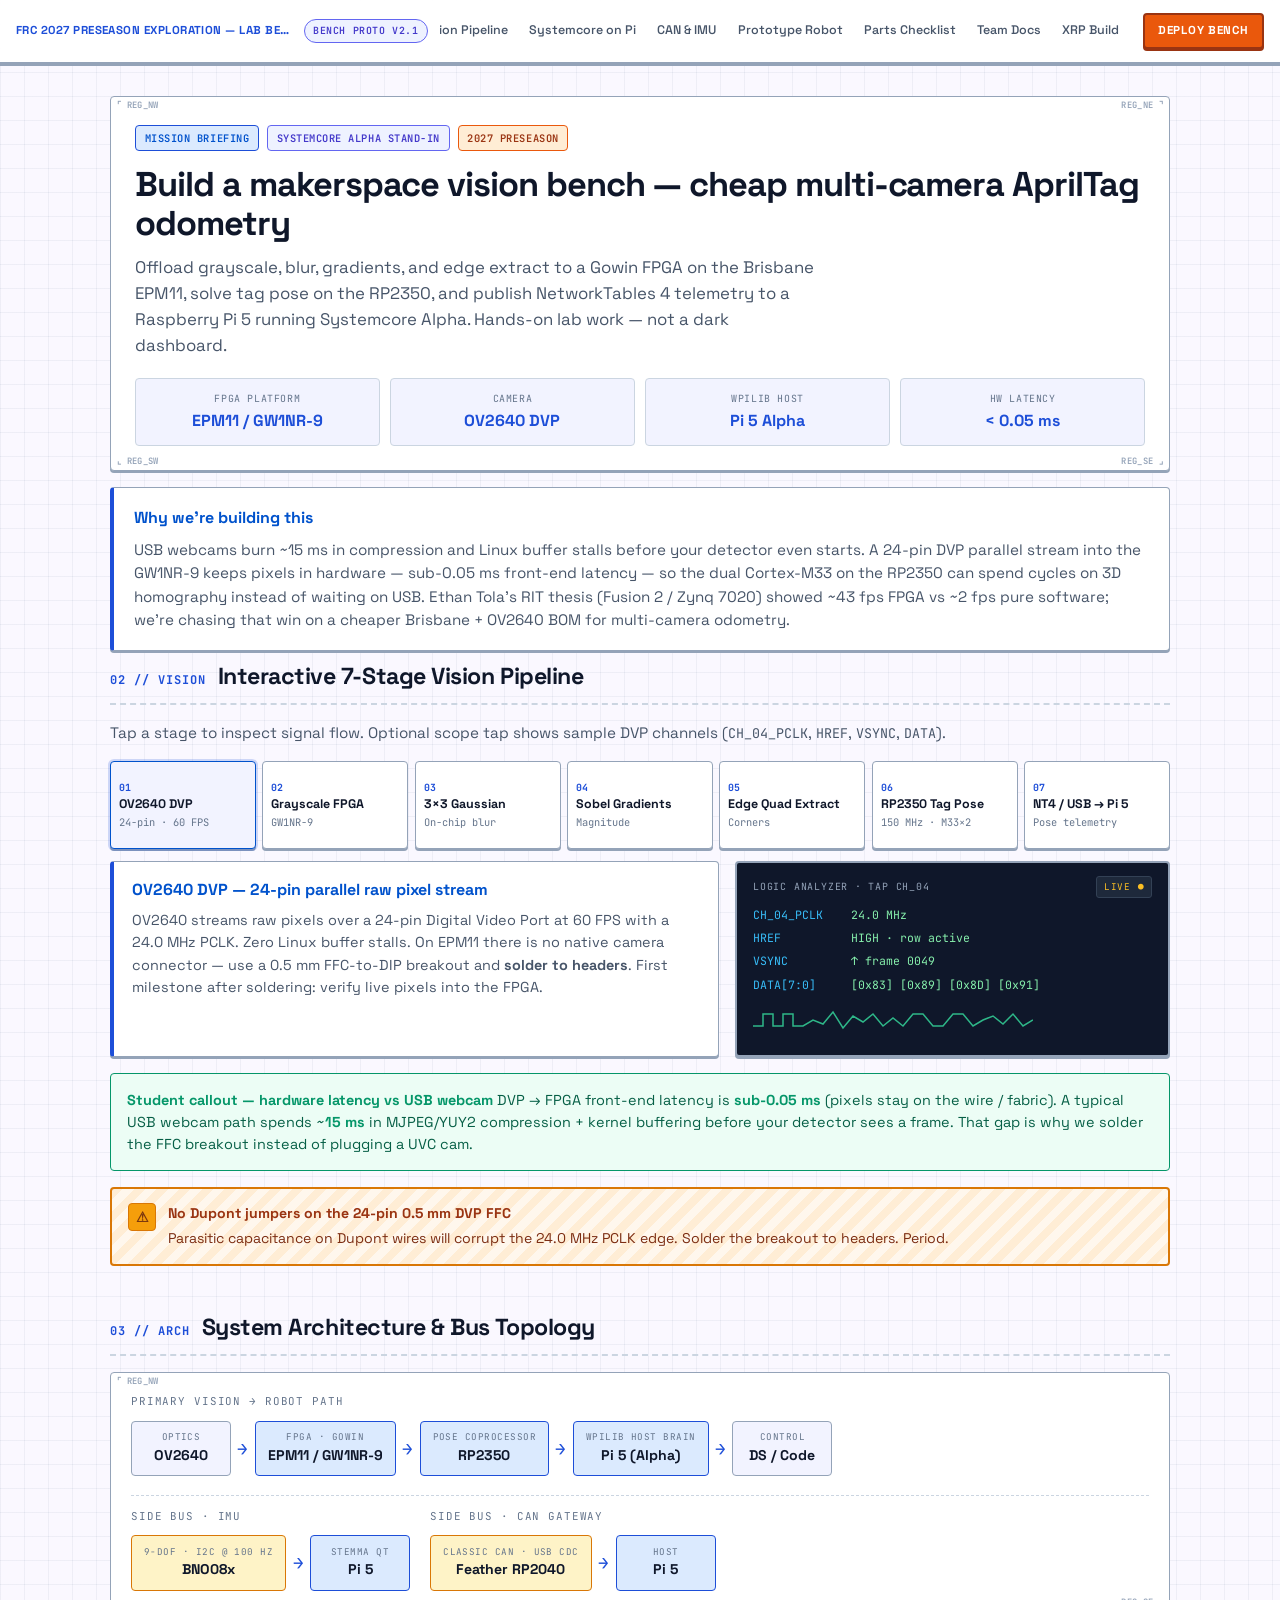
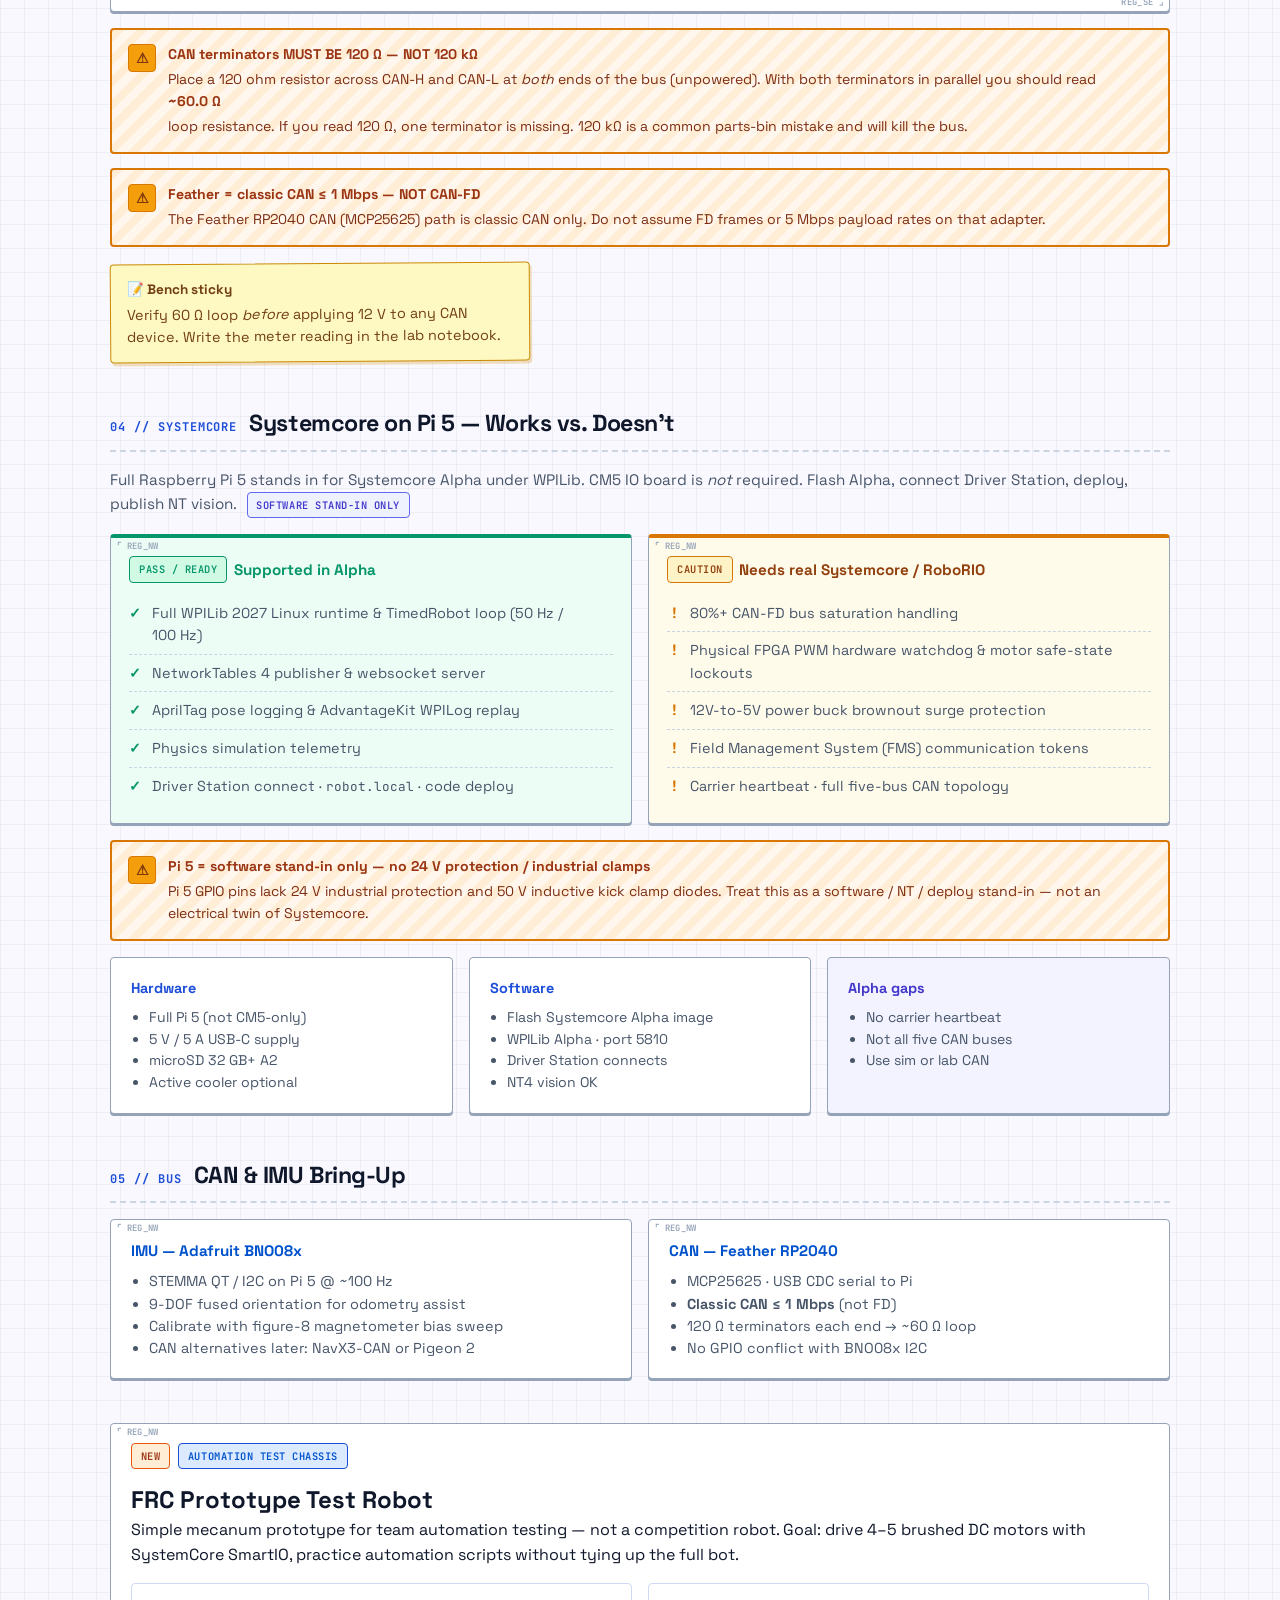
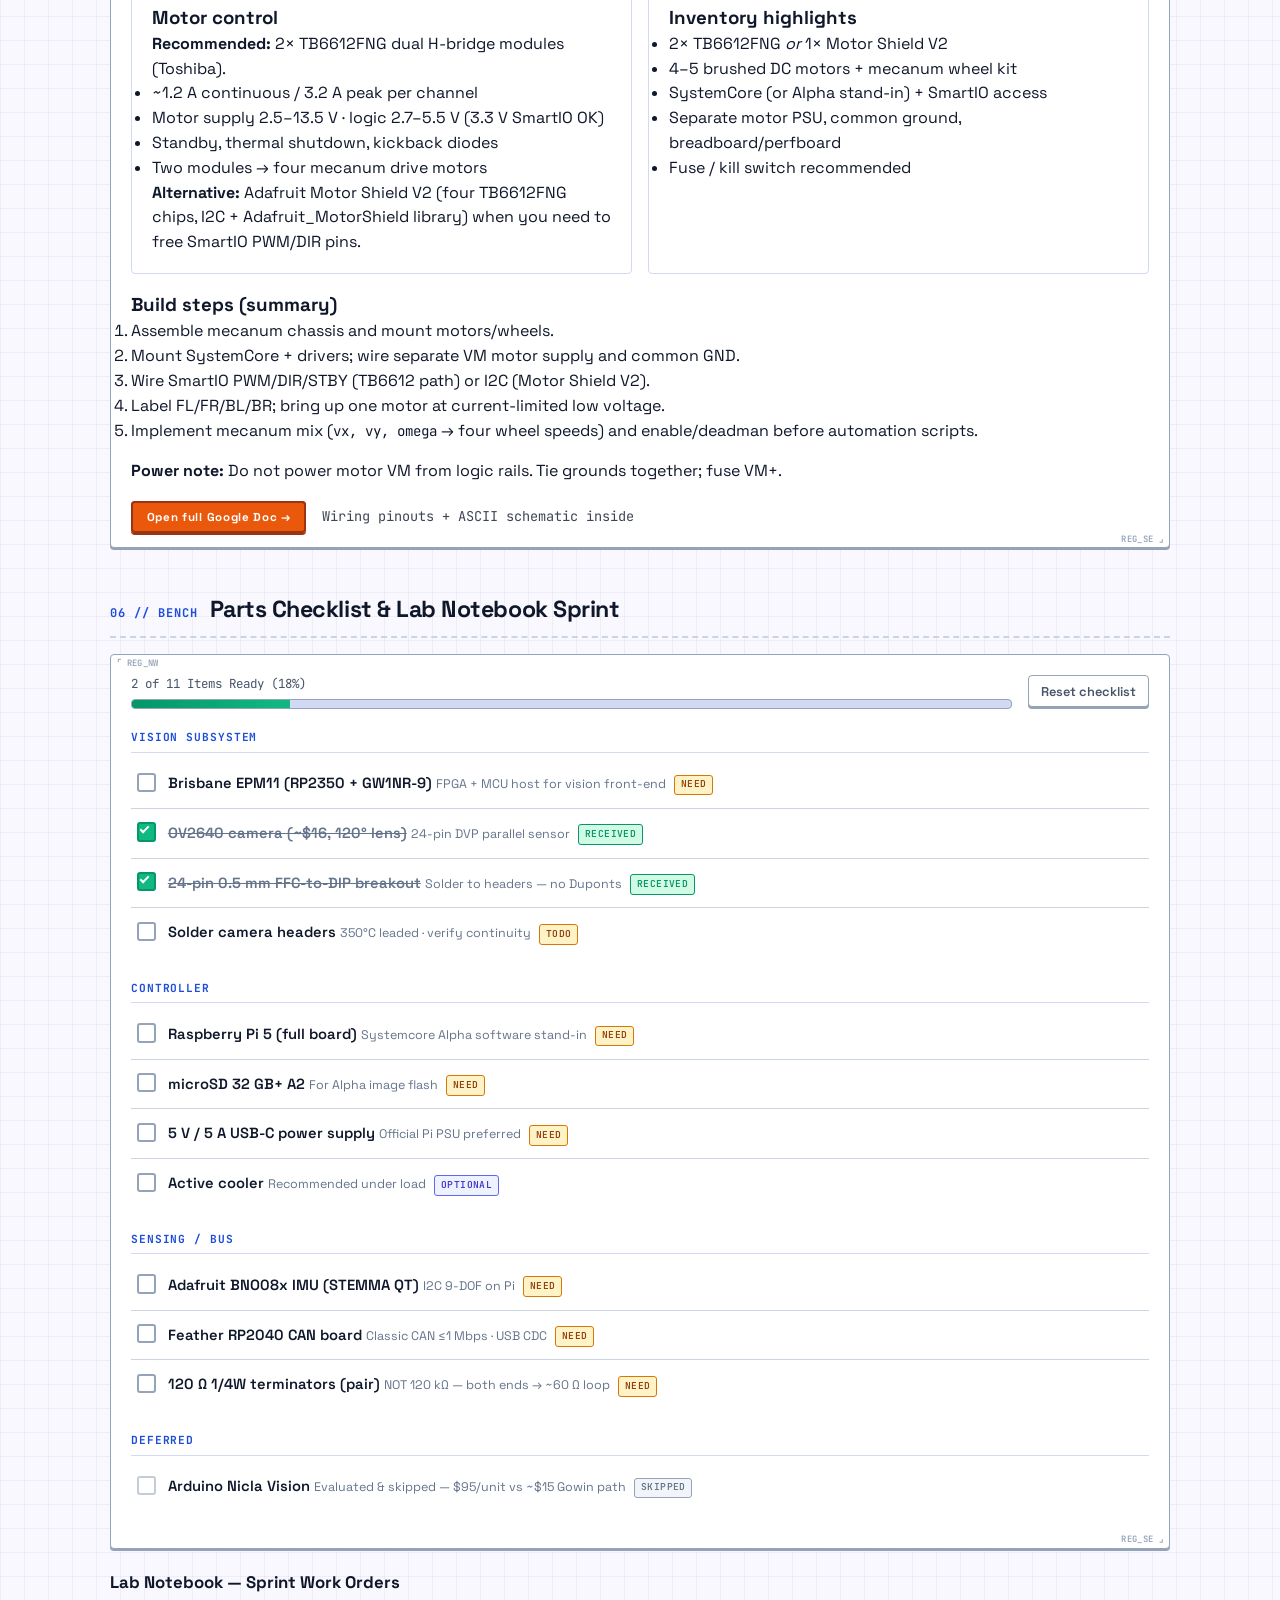
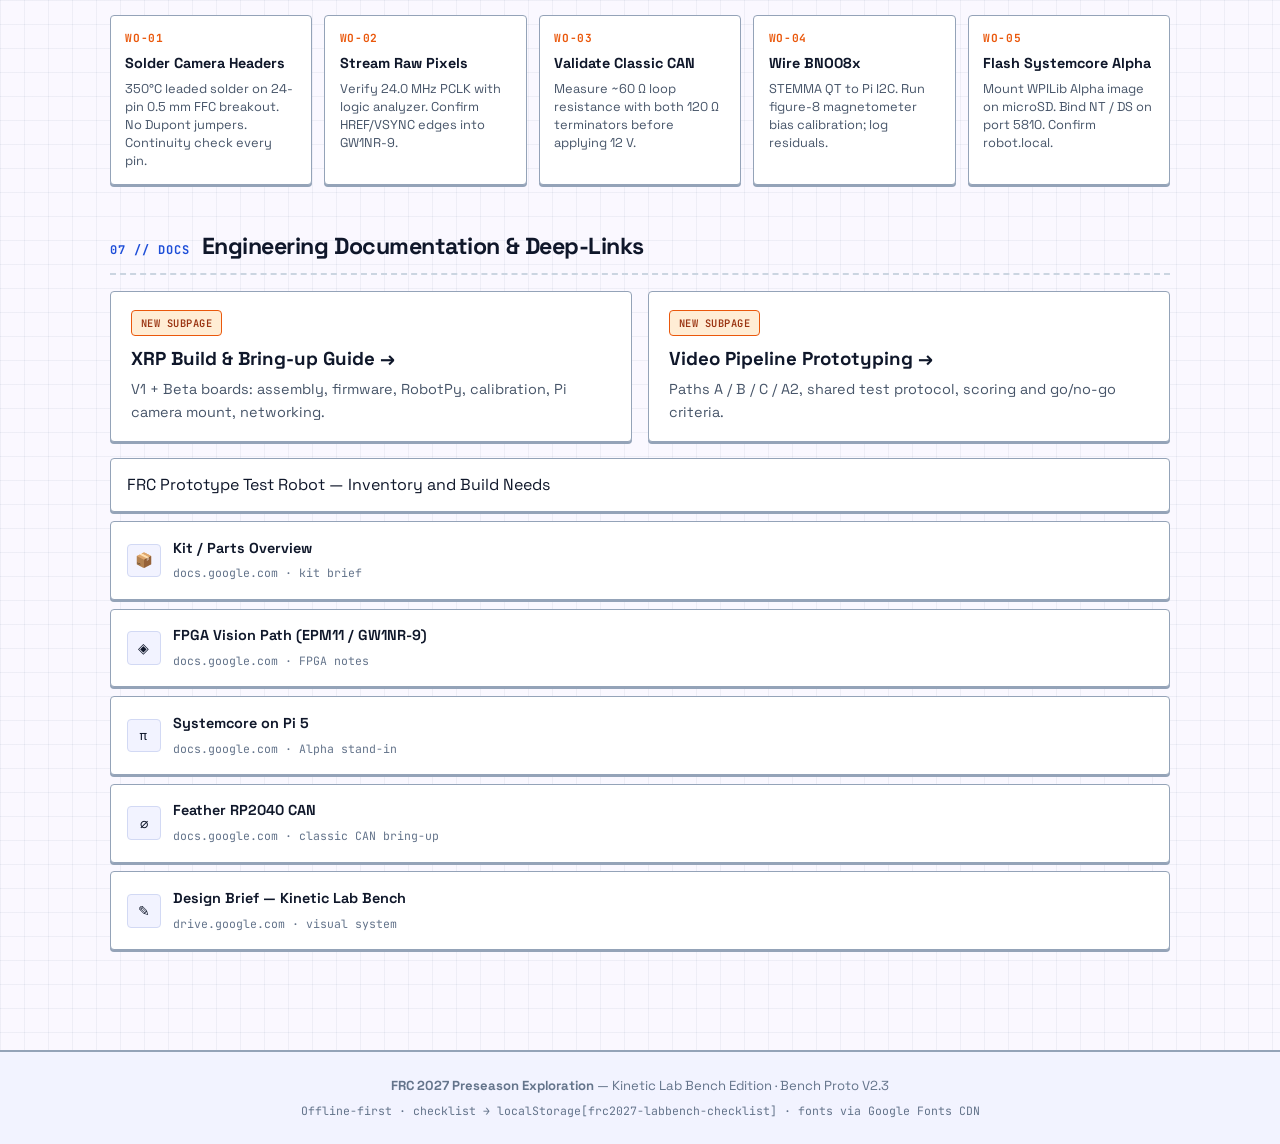
==== commit a320d37b: "Add XRP build & bring-up subpage Also adds the Video Pipeline Prototyping subpage (vision.html) and " ====
--- a/docs/index.html
+++ b/docs/index.html
@@ -390,6 +390,8 @@
         <li><a href="#prototype-robot">Prototype Robot</a></li>
         <li><a href="#parts">Parts Checklist</a></li>
         <li><a href="#sources">Team Docs</a></li>
+        <li><a href="xrp.html">XRP Build</a></li>
+        <li><a href="vision.html">Video Pipeline</a></li>
       </ul>
       <a class="btn-deploy" href="#parts" id="deployBench">DEPLOY BENCH</a>
     </div>
@@ -821,6 +823,10 @@
       <div class="sec-label">
         <span class="sec-num">07 // DOCS</span>
         <h2 id="sources-h">Engineering Documentation &amp; Deep-Links</h2>
+      </div>
+      <div class="grid-2" style="margin-bottom:1rem">
+        <a class="card" href="xrp.html" style="text-decoration:none;color:inherit"><span class="badge badge-orange">NEW SUBPAGE</span><h3 style="margin:.5rem 0 .3rem">XRP Build &amp; Bring-up Guide →</h3><p style="color:var(--text-muted);font-size:.9rem">V1 + Beta boards: assembly, firmware, RobotPy, calibration, Pi camera mount, networking.</p></a>
+        <a class="card" href="vision.html" style="text-decoration:none;color:inherit"><span class="badge badge-orange">NEW SUBPAGE</span><h3 style="margin:.5rem 0 .3rem">Video Pipeline Prototyping →</h3><p style="color:var(--text-muted);font-size:.9rem">Paths A / B / C / A2, shared test protocol, scoring and go/no-go criteria.</p></a>
       </div>
       <ul class="doc-list">
           <li><a href="https://docs.google.com/document/d/1beCMKh5KkO6ATgbNA8zfSu-VdVHk7O_DakCLaJarbZM/edit" target="_blank" rel="noopener">FRC Prototype Test Robot — Inventory and Build Needs</a></li>
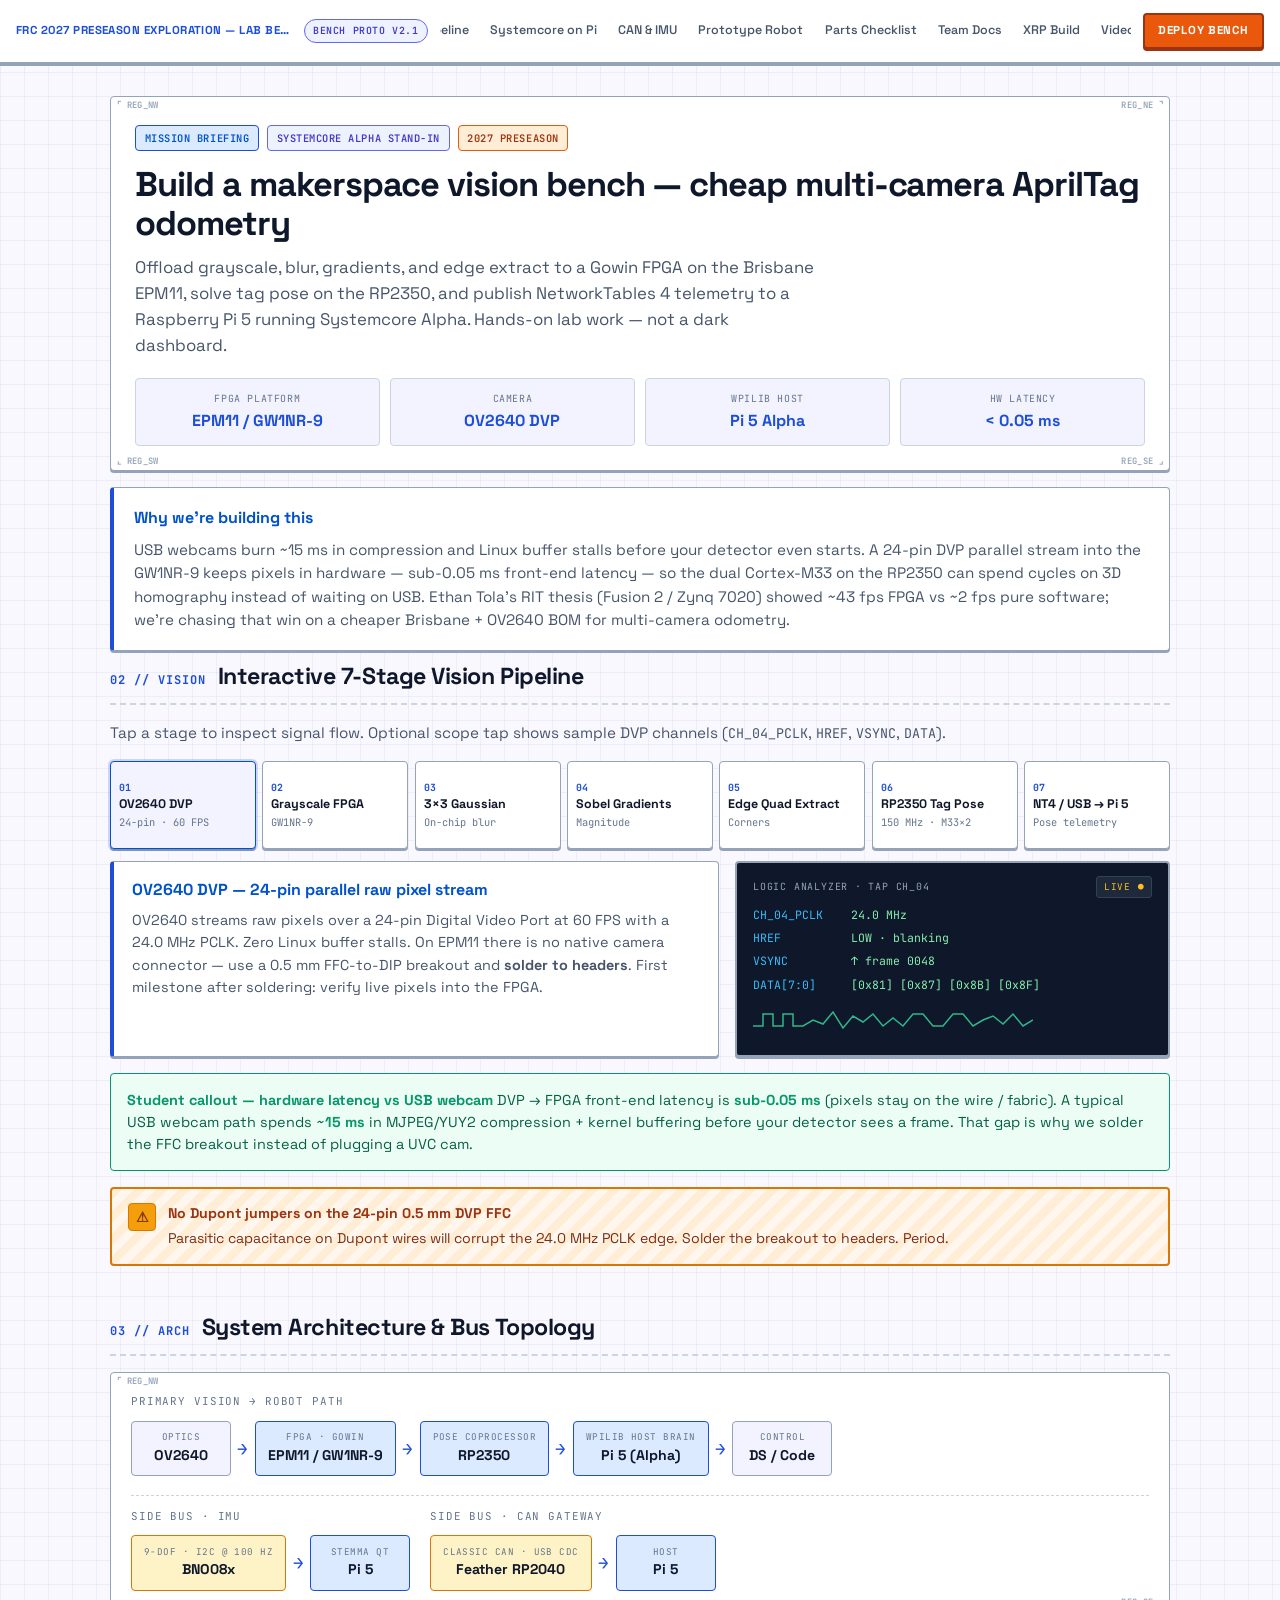
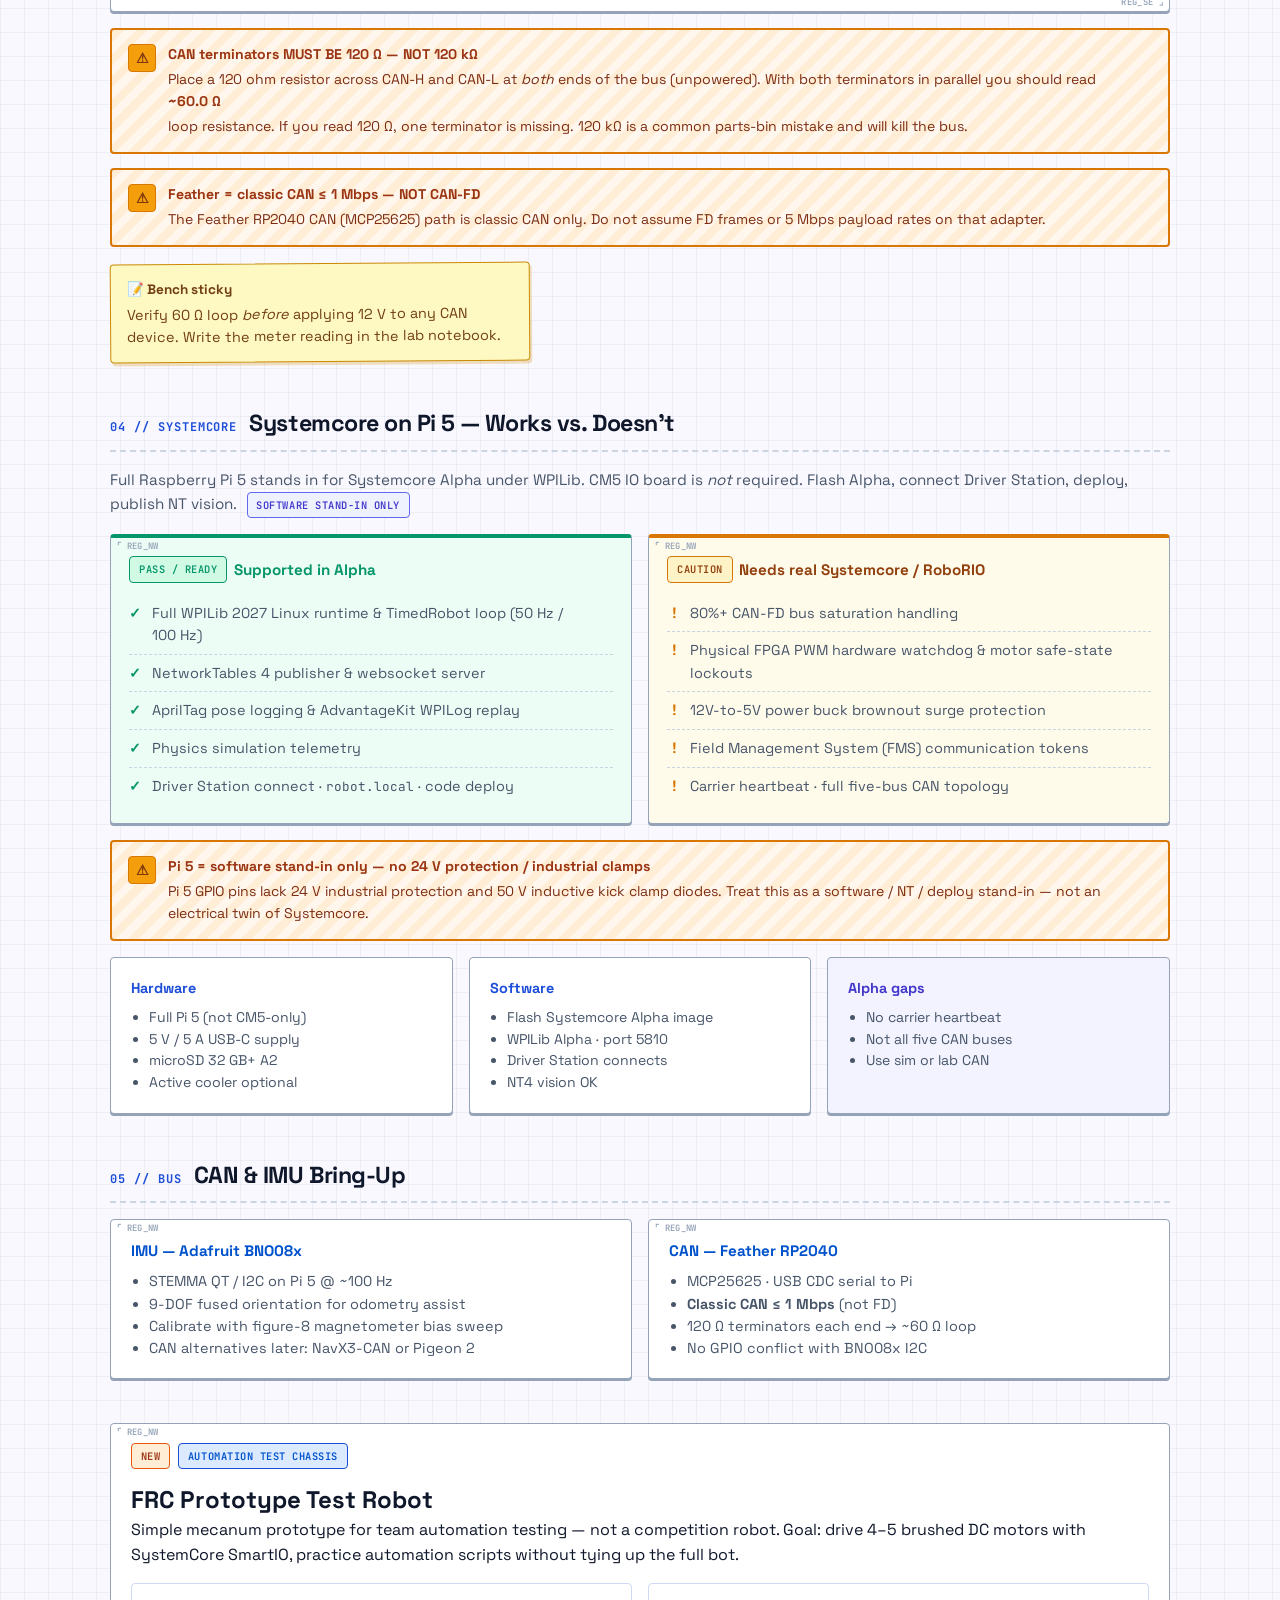
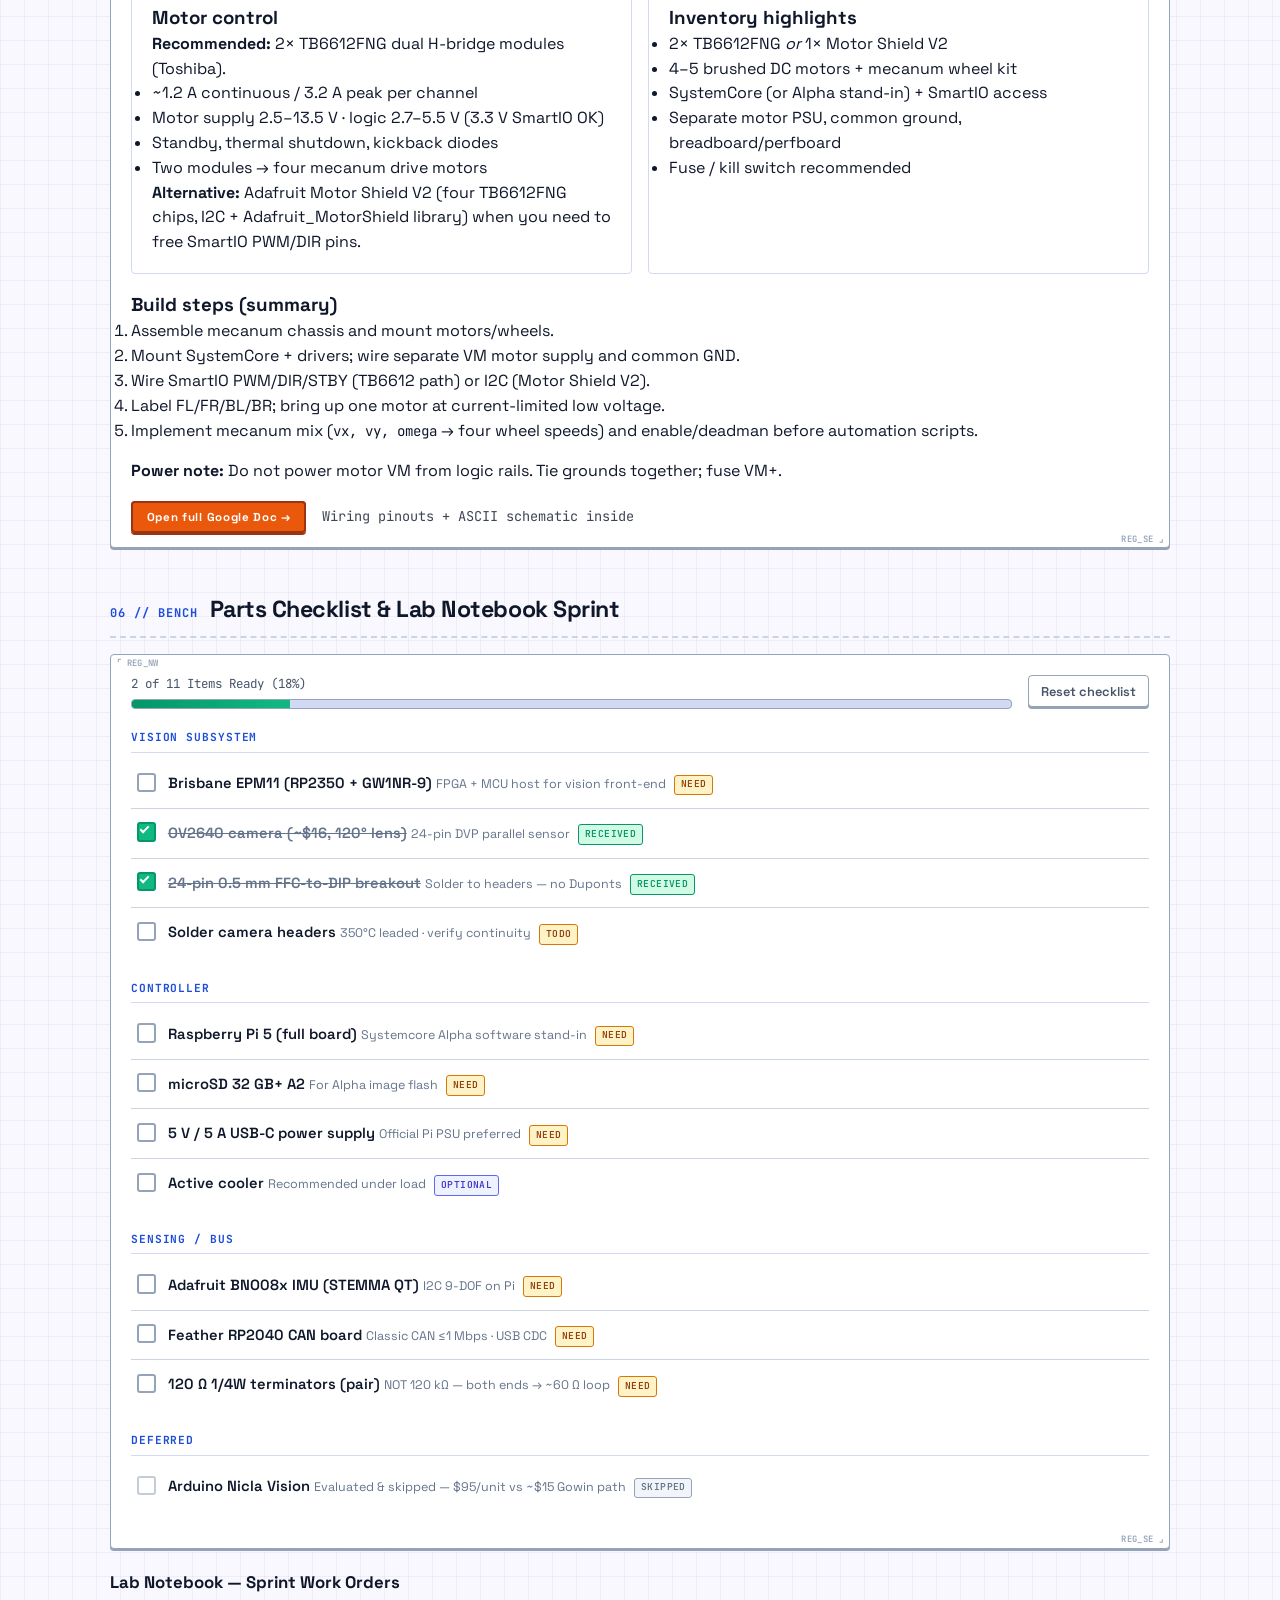
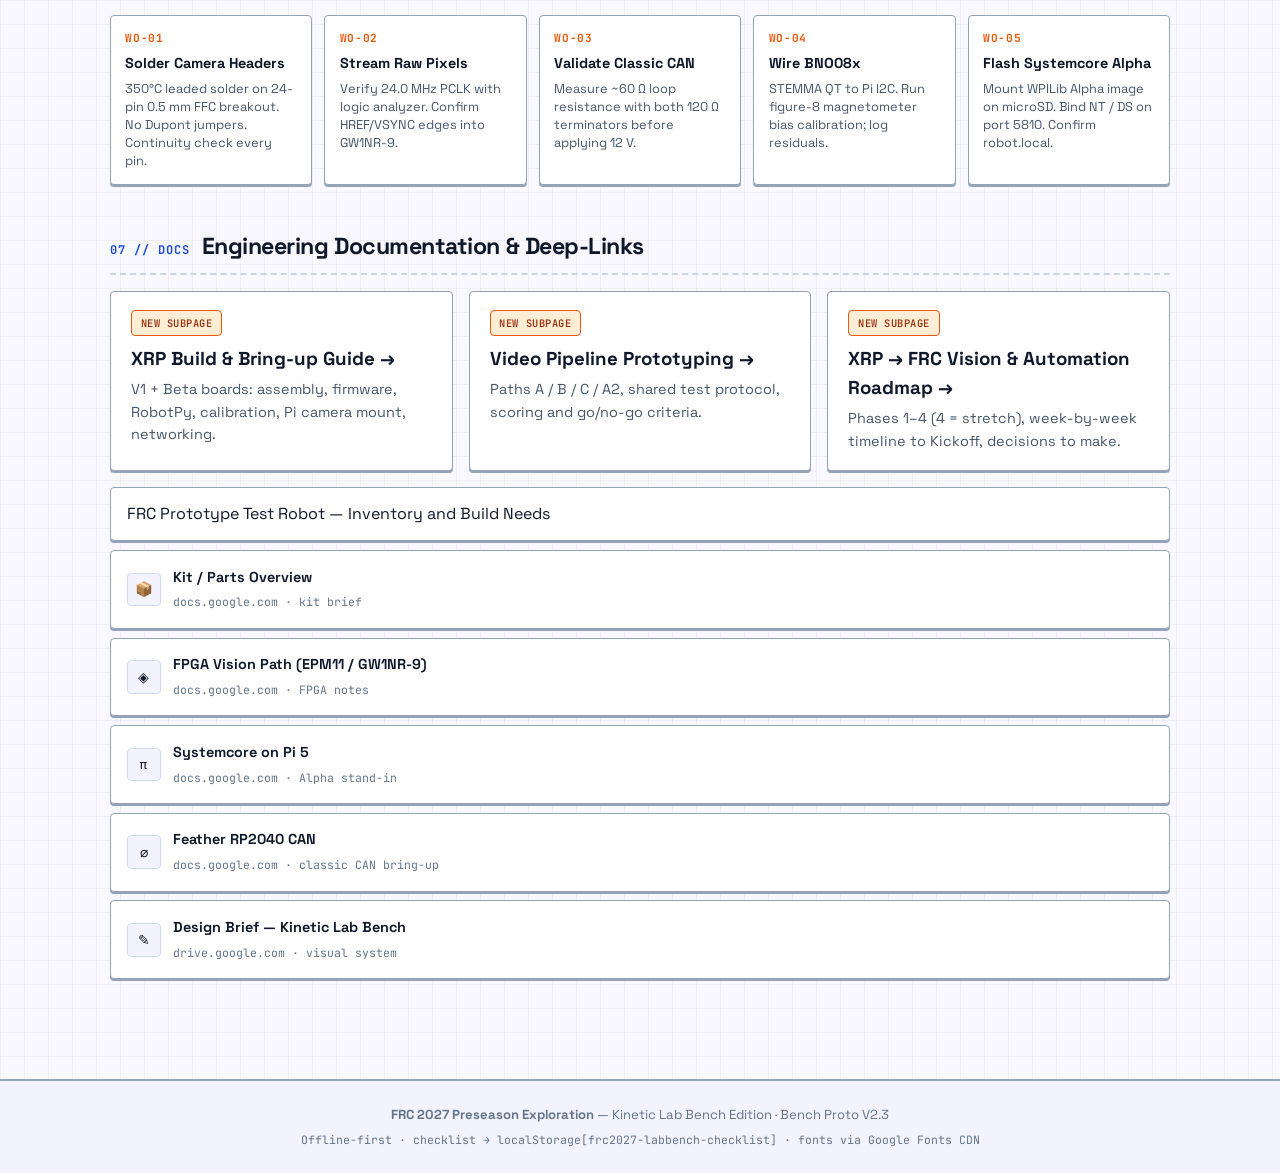
==== commit 68123db3: "Add XRP → FRC vision & automation roadmap subpage Cross-link roadmap with xrp.html, vision.html and " ====
--- a/docs/index.html
+++ b/docs/index.html
@@ -392,6 +392,7 @@
         <li><a href="#sources">Team Docs</a></li>
         <li><a href="xrp.html">XRP Build</a></li>
         <li><a href="vision.html">Video Pipeline</a></li>
+        <li><a href="roadmap.html">Roadmap</a></li>
       </ul>
       <a class="btn-deploy" href="#parts" id="deployBench">DEPLOY BENCH</a>
     </div>
@@ -824,9 +825,10 @@
         <span class="sec-num">07 // DOCS</span>
         <h2 id="sources-h">Engineering Documentation &amp; Deep-Links</h2>
       </div>
-      <div class="grid-2" style="margin-bottom:1rem">
+      <div class="grid-3" style="margin-bottom:1rem">
         <a class="card" href="xrp.html" style="text-decoration:none;color:inherit"><span class="badge badge-orange">NEW SUBPAGE</span><h3 style="margin:.5rem 0 .3rem">XRP Build &amp; Bring-up Guide →</h3><p style="color:var(--text-muted);font-size:.9rem">V1 + Beta boards: assembly, firmware, RobotPy, calibration, Pi camera mount, networking.</p></a>
         <a class="card" href="vision.html" style="text-decoration:none;color:inherit"><span class="badge badge-orange">NEW SUBPAGE</span><h3 style="margin:.5rem 0 .3rem">Video Pipeline Prototyping →</h3><p style="color:var(--text-muted);font-size:.9rem">Paths A / B / C / A2, shared test protocol, scoring and go/no-go criteria.</p></a>
+        <a class="card" href="roadmap.html" style="text-decoration:none;color:inherit"><span class="badge badge-orange">NEW SUBPAGE</span><h3 style="margin:.5rem 0 .3rem">XRP → FRC Vision &amp; Automation Roadmap →</h3><p style="color:var(--text-muted);font-size:.9rem">Phases 1–4 (4 = stretch), week-by-week timeline to Kickoff, decisions to make.</p></a>
       </div>
       <ul class="doc-list">
           <li><a href="https://docs.google.com/document/d/1beCMKh5KkO6ATgbNA8zfSu-VdVHk7O_DakCLaJarbZM/edit" target="_blank" rel="noopener">FRC Prototype Test Robot — Inventory and Build Needs</a></li>
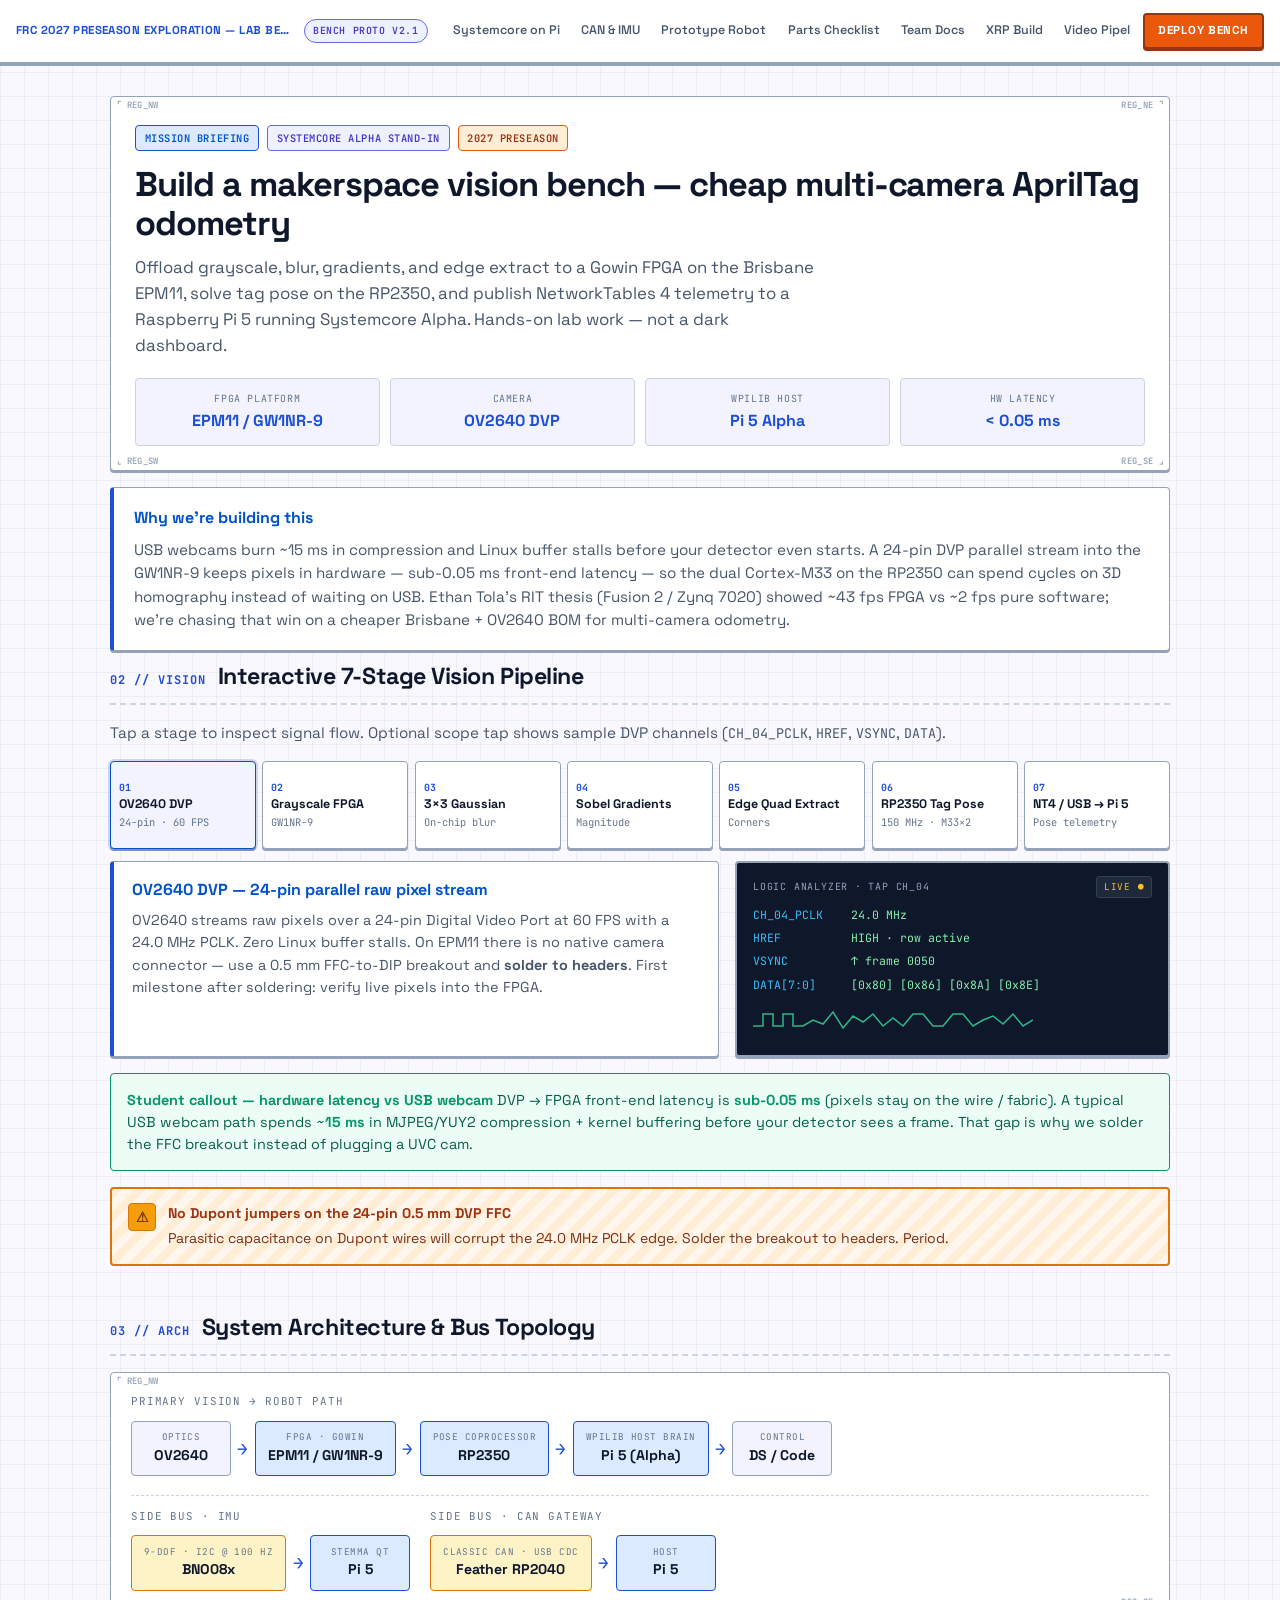
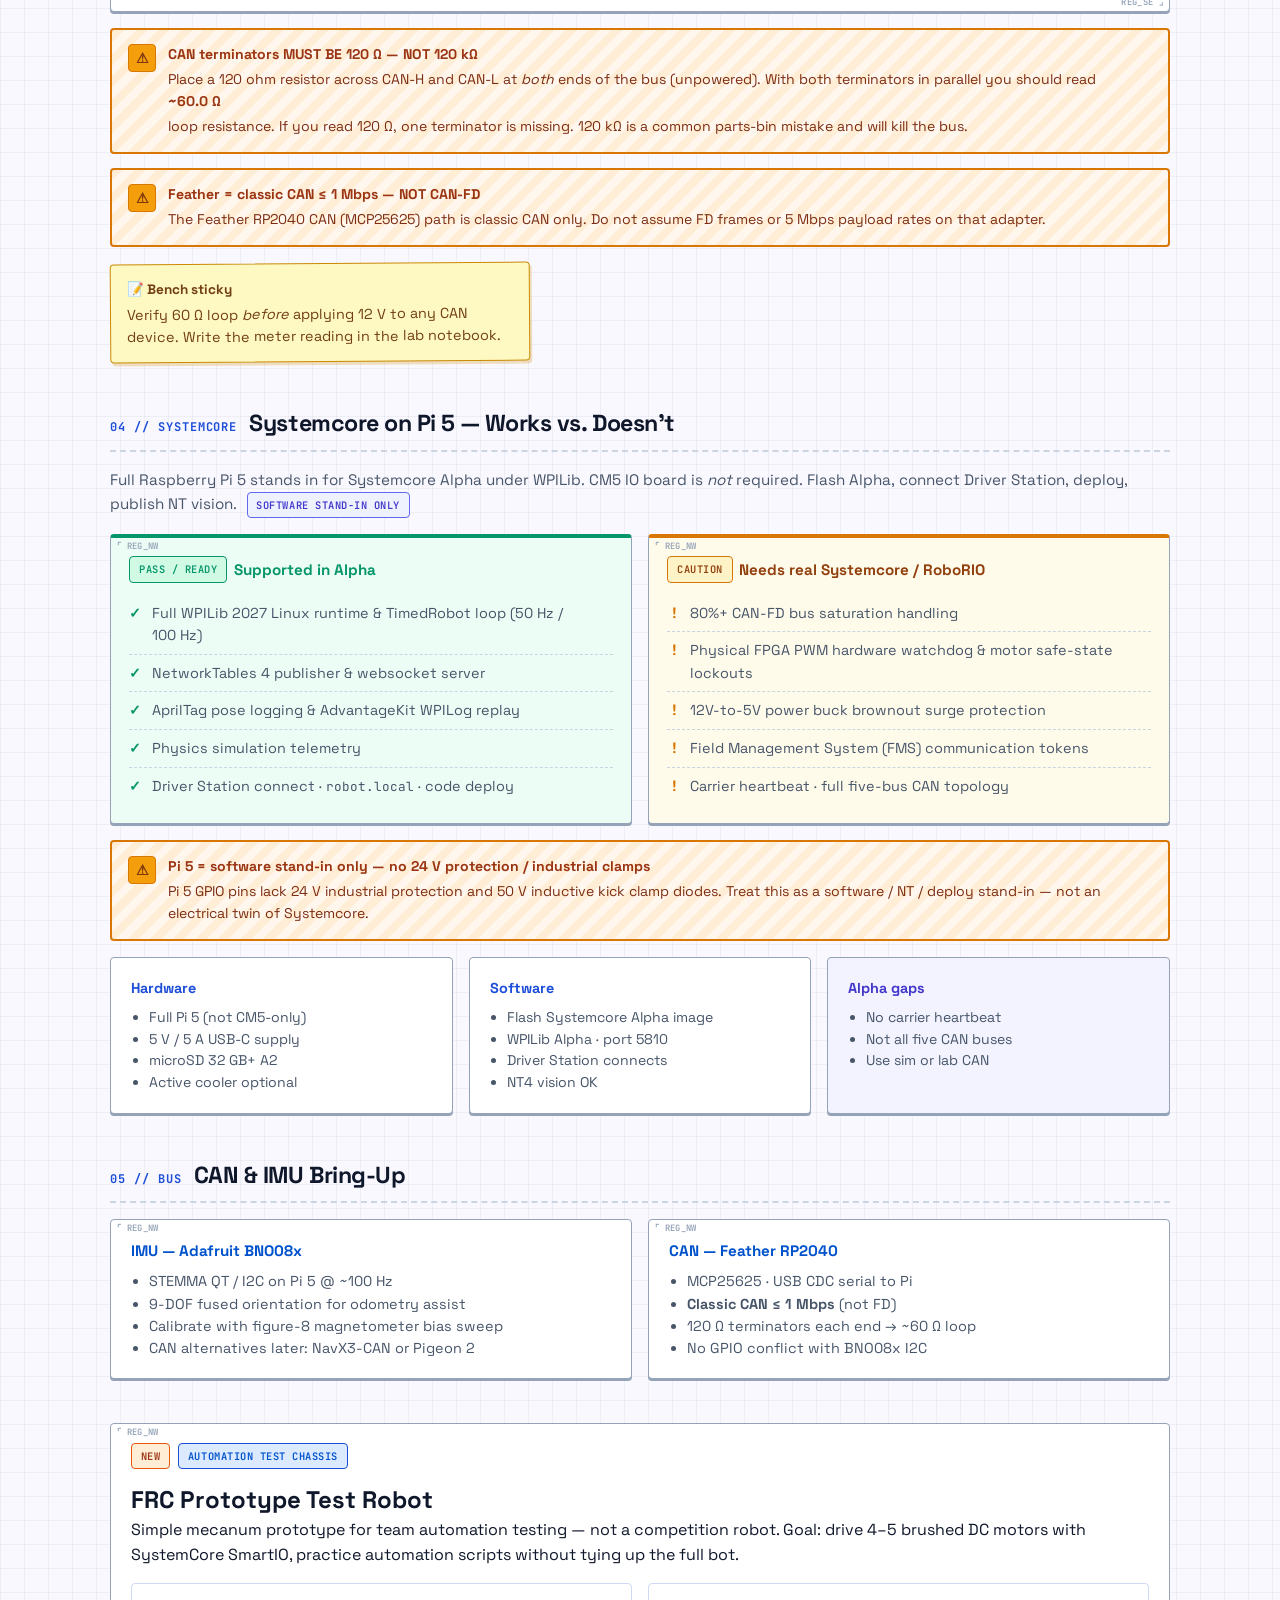
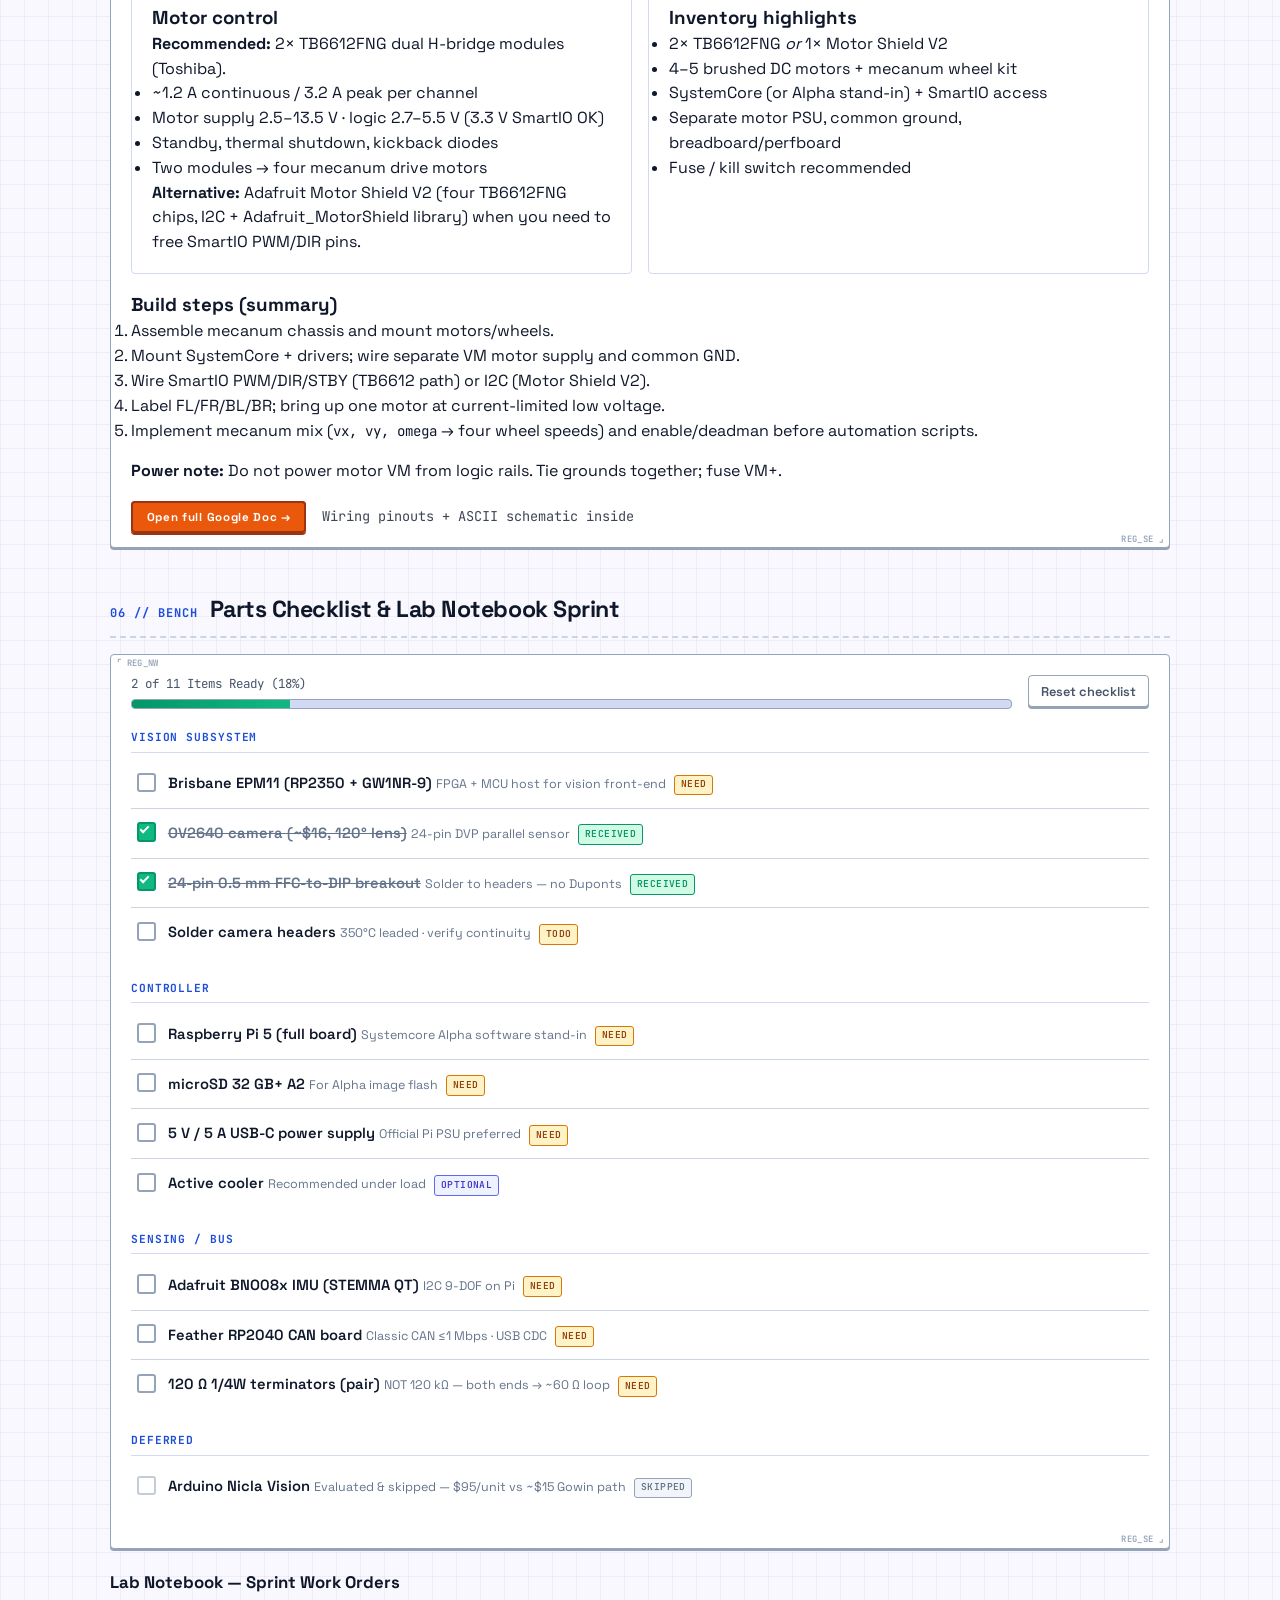
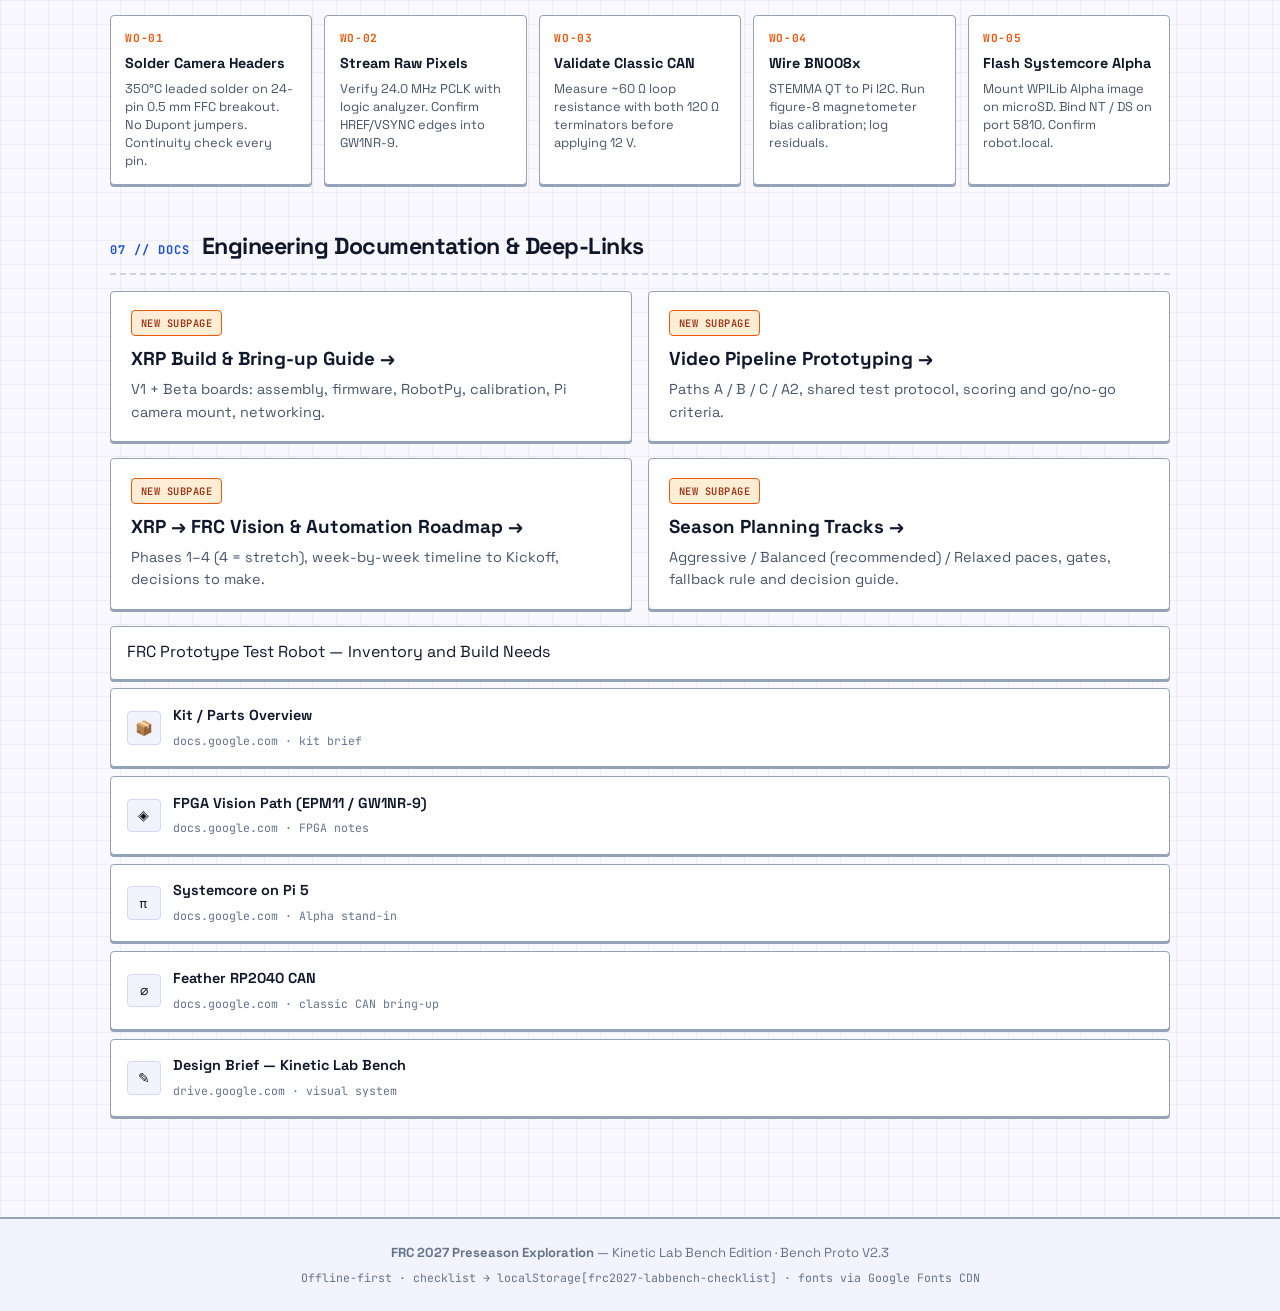
==== commit 8e2e6f82: "Add Season Planning Tracks subpage Cross-link planning.html from index and all subpages." ====
--- a/docs/index.html
+++ b/docs/index.html
@@ -393,6 +393,7 @@
         <li><a href="xrp.html">XRP Build</a></li>
         <li><a href="vision.html">Video Pipeline</a></li>
         <li><a href="roadmap.html">Roadmap</a></li>
+        <li><a href="planning.html">Planning</a></li>
       </ul>
       <a class="btn-deploy" href="#parts" id="deployBench">DEPLOY BENCH</a>
     </div>
@@ -825,10 +826,11 @@
         <span class="sec-num">07 // DOCS</span>
         <h2 id="sources-h">Engineering Documentation &amp; Deep-Links</h2>
       </div>
-      <div class="grid-3" style="margin-bottom:1rem">
+      <div class="grid-2" style="margin-bottom:1rem">
         <a class="card" href="xrp.html" style="text-decoration:none;color:inherit"><span class="badge badge-orange">NEW SUBPAGE</span><h3 style="margin:.5rem 0 .3rem">XRP Build &amp; Bring-up Guide →</h3><p style="color:var(--text-muted);font-size:.9rem">V1 + Beta boards: assembly, firmware, RobotPy, calibration, Pi camera mount, networking.</p></a>
         <a class="card" href="vision.html" style="text-decoration:none;color:inherit"><span class="badge badge-orange">NEW SUBPAGE</span><h3 style="margin:.5rem 0 .3rem">Video Pipeline Prototyping →</h3><p style="color:var(--text-muted);font-size:.9rem">Paths A / B / C / A2, shared test protocol, scoring and go/no-go criteria.</p></a>
         <a class="card" href="roadmap.html" style="text-decoration:none;color:inherit"><span class="badge badge-orange">NEW SUBPAGE</span><h3 style="margin:.5rem 0 .3rem">XRP → FRC Vision &amp; Automation Roadmap →</h3><p style="color:var(--text-muted);font-size:.9rem">Phases 1–4 (4 = stretch), week-by-week timeline to Kickoff, decisions to make.</p></a>
+        <a class="card" href="planning.html" style="text-decoration:none;color:inherit"><span class="badge badge-orange">NEW SUBPAGE</span><h3 style="margin:.5rem 0 .3rem">Season Planning Tracks →</h3><p style="color:var(--text-muted);font-size:.9rem">Aggressive / Balanced (recommended) / Relaxed paces, gates, fallback rule and decision guide.</p></a>
       </div>
       <ul class="doc-list">
           <li><a href="https://docs.google.com/document/d/1beCMKh5KkO6ATgbNA8zfSu-VdVHk7O_DakCLaJarbZM/edit" target="_blank" rel="noopener">FRC Prototype Test Robot — Inventory and Build Needs</a></li>
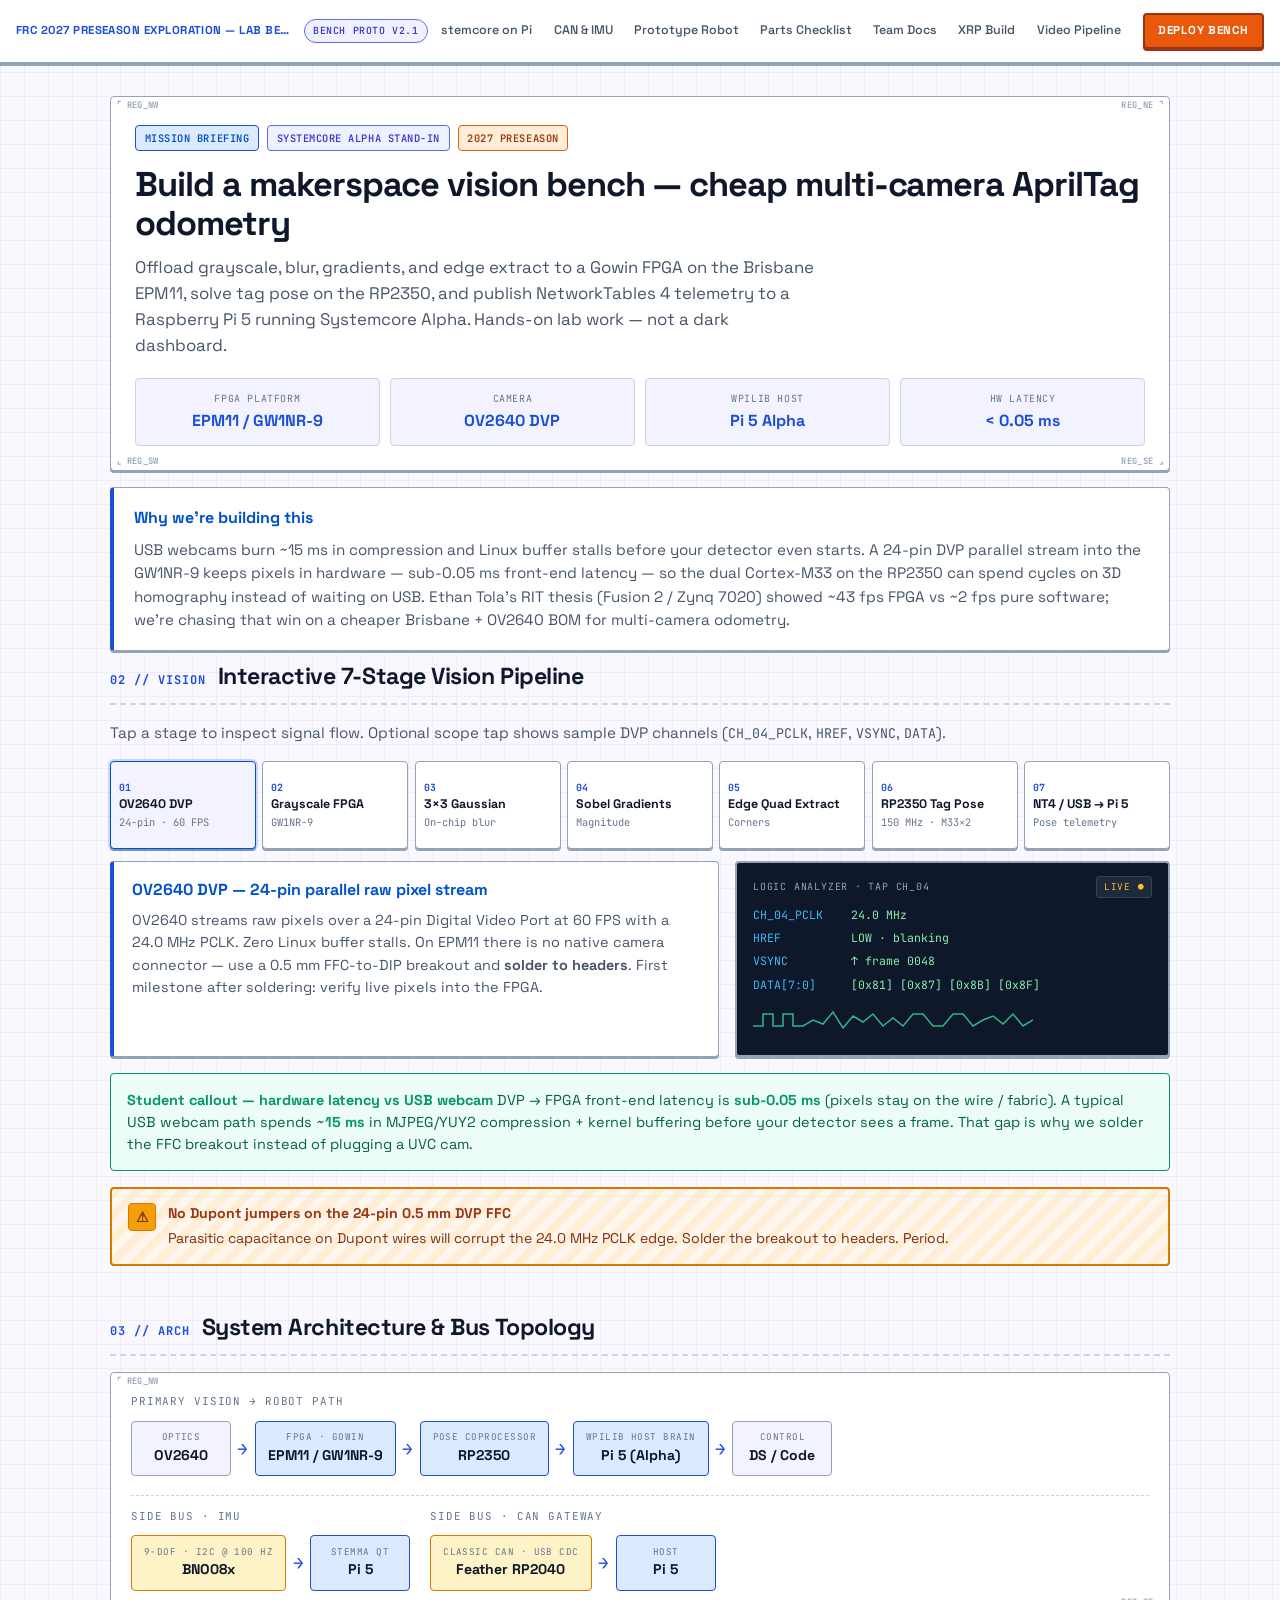
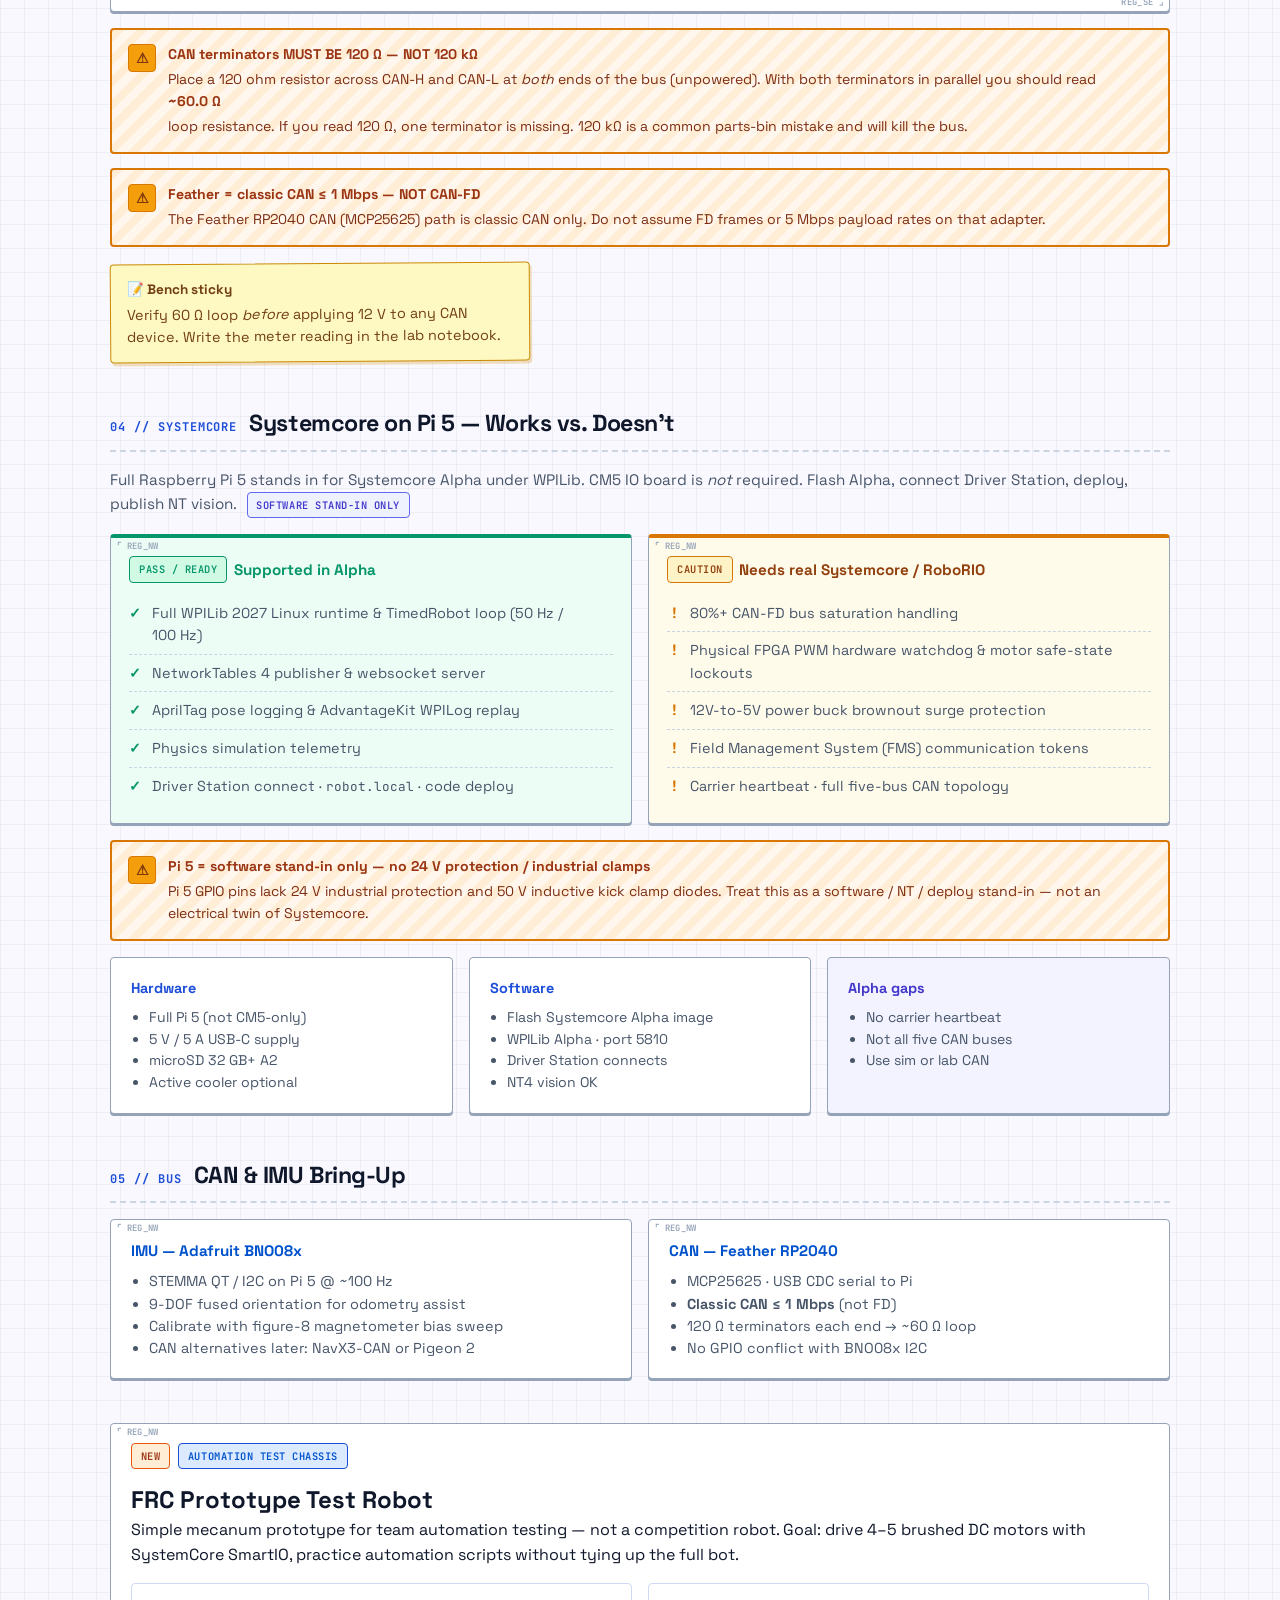
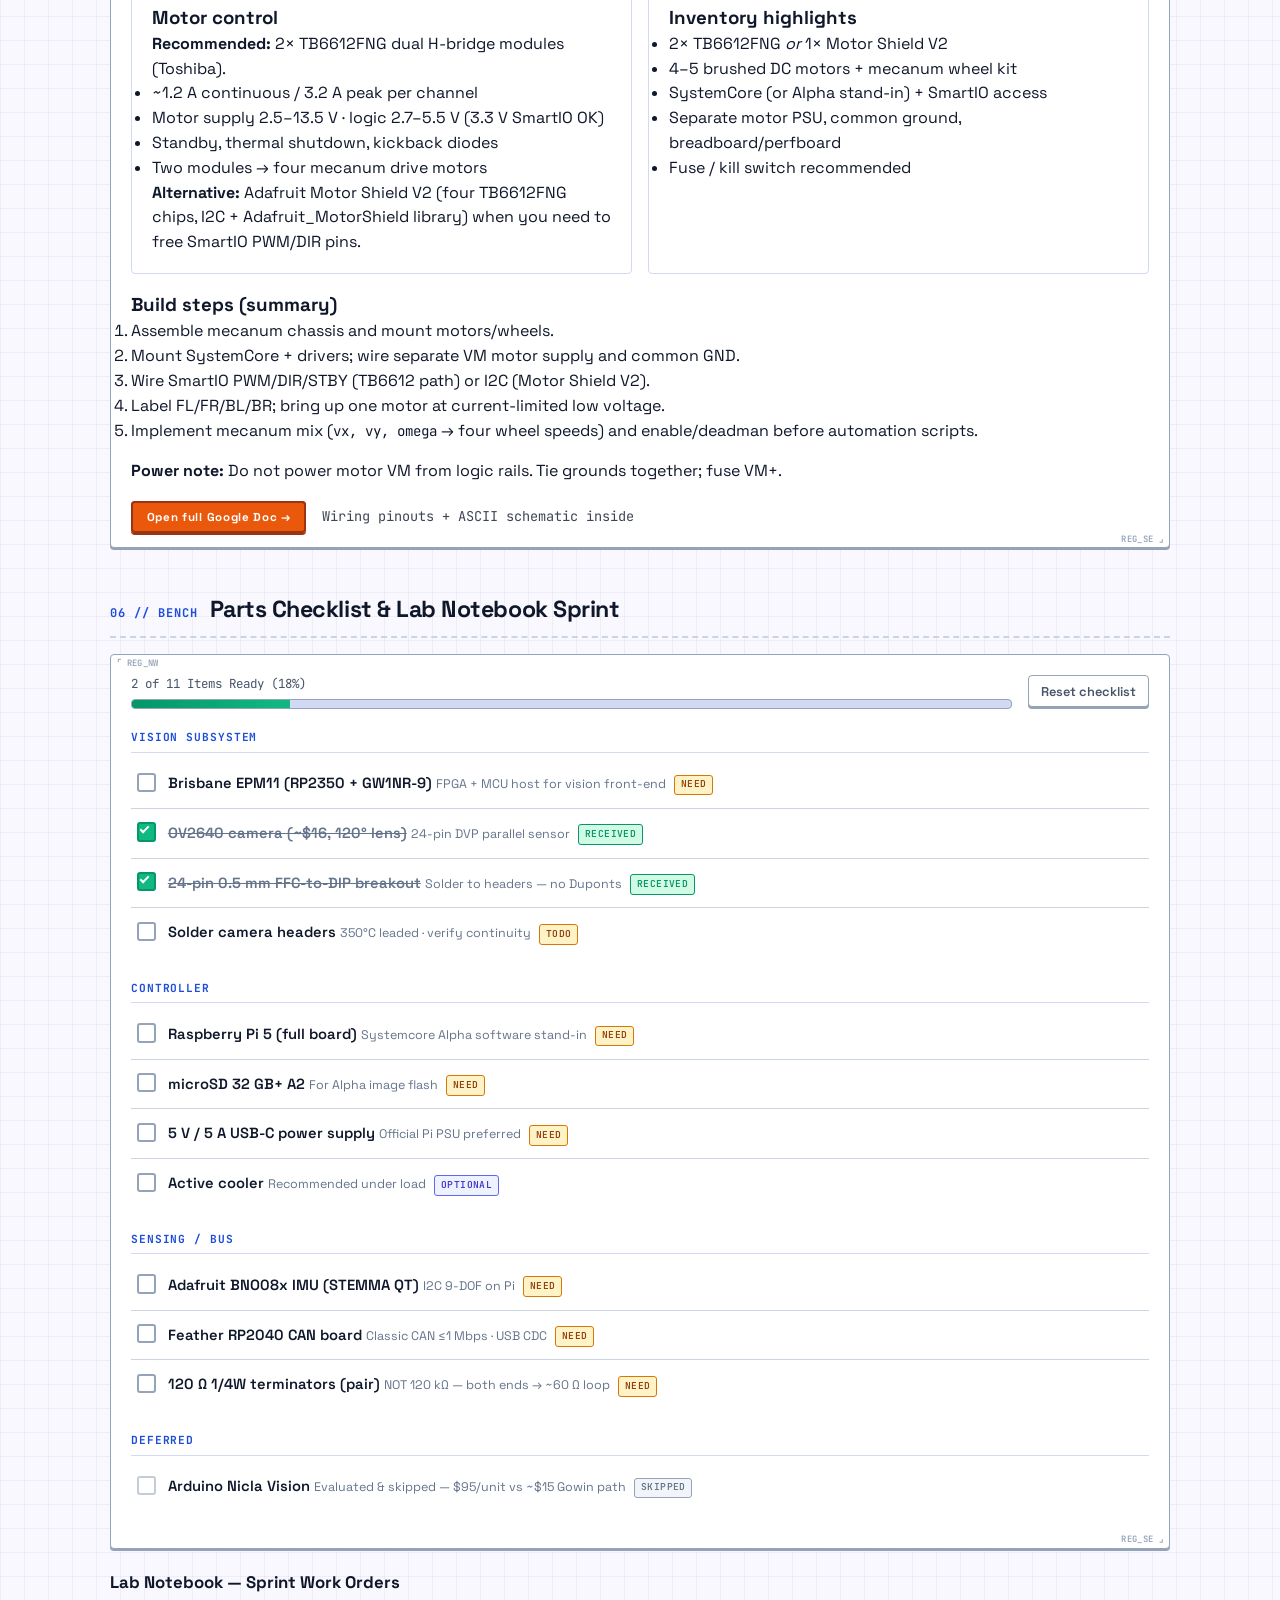
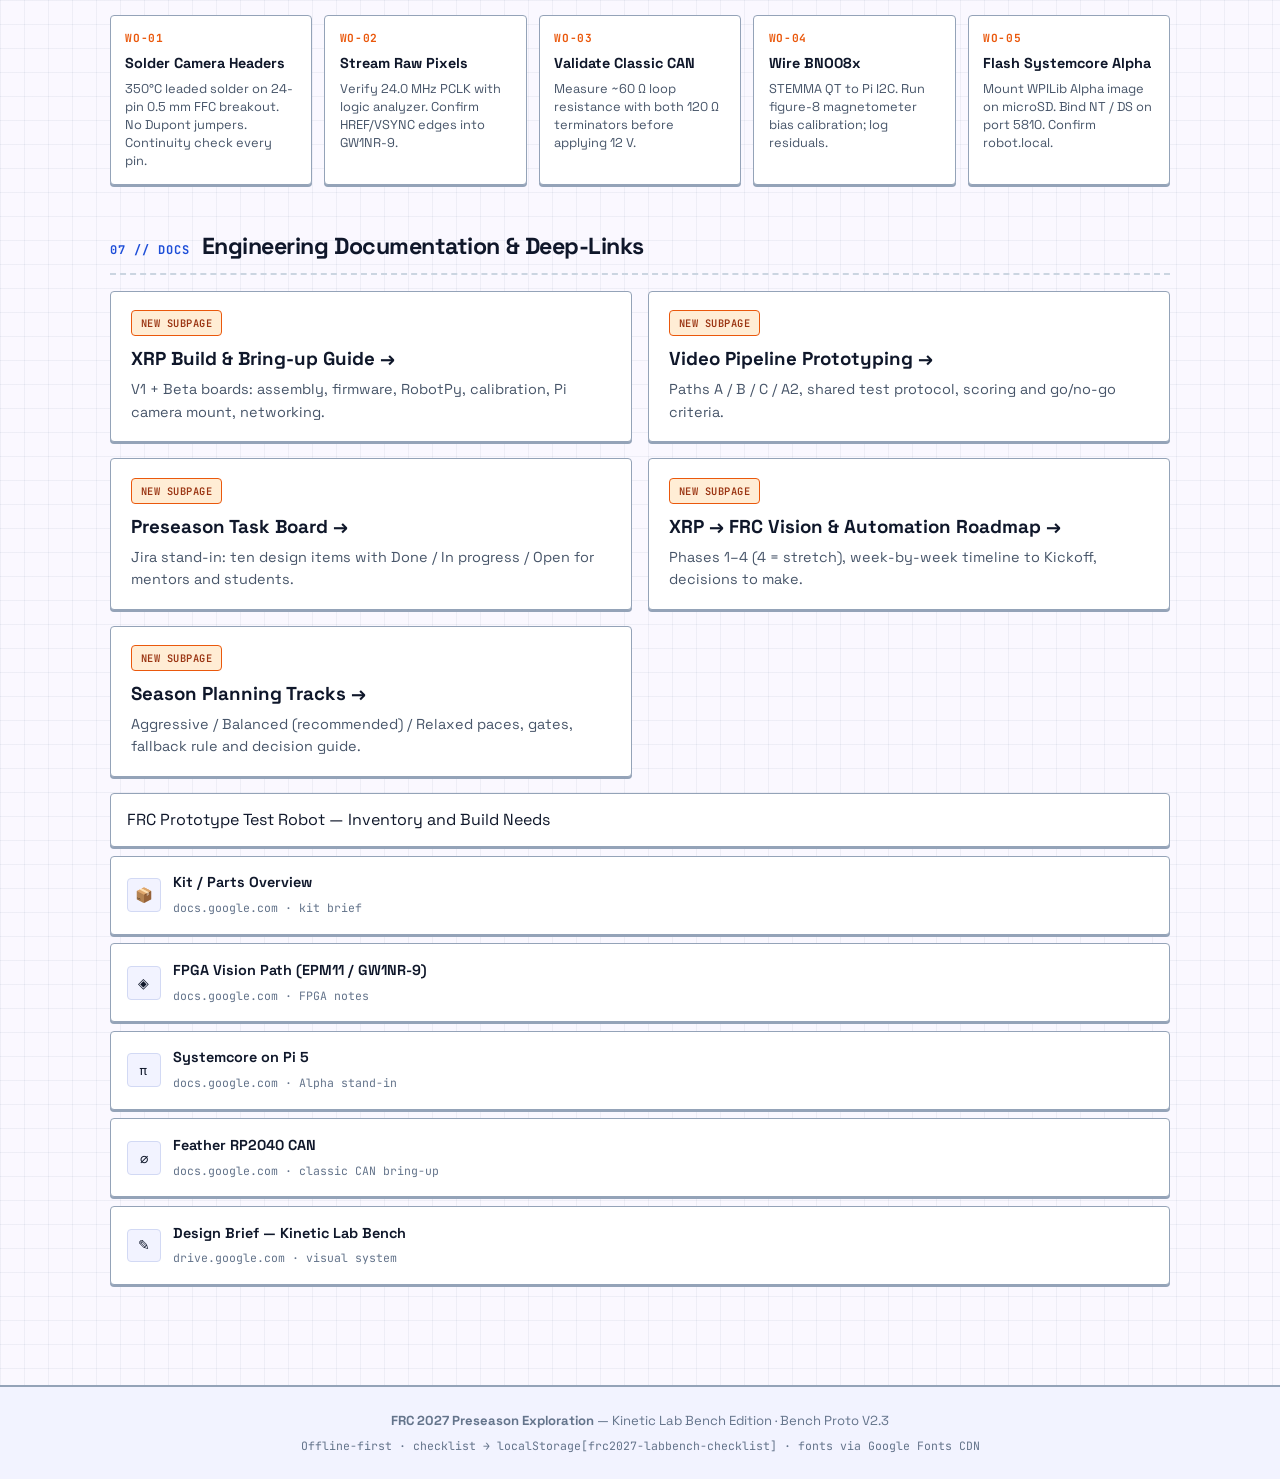
==== commit 23f5dc68: "Add preseason Jira-ish task board (docs/tasks.html) and nav links" ====
--- a/docs/index.html
+++ b/docs/index.html
@@ -393,6 +393,7 @@
         <li><a href="xrp.html">XRP Build</a></li>
         <li><a href="vision.html">Video Pipeline</a></li>
         <li><a href="roadmap.html">Roadmap</a></li>
+        <li><a href="tasks.html">Tasks</a></li>
         <li><a href="planning.html">Planning</a></li>
       </ul>
       <a class="btn-deploy" href="#parts" id="deployBench">DEPLOY BENCH</a>
@@ -829,7 +830,8 @@
       <div class="grid-2" style="margin-bottom:1rem">
         <a class="card" href="xrp.html" style="text-decoration:none;color:inherit"><span class="badge badge-orange">NEW SUBPAGE</span><h3 style="margin:.5rem 0 .3rem">XRP Build &amp; Bring-up Guide →</h3><p style="color:var(--text-muted);font-size:.9rem">V1 + Beta boards: assembly, firmware, RobotPy, calibration, Pi camera mount, networking.</p></a>
         <a class="card" href="vision.html" style="text-decoration:none;color:inherit"><span class="badge badge-orange">NEW SUBPAGE</span><h3 style="margin:.5rem 0 .3rem">Video Pipeline Prototyping →</h3><p style="color:var(--text-muted);font-size:.9rem">Paths A / B / C / A2, shared test protocol, scoring and go/no-go criteria.</p></a>
-        <a class="card" href="roadmap.html" style="text-decoration:none;color:inherit"><span class="badge badge-orange">NEW SUBPAGE</span><h3 style="margin:.5rem 0 .3rem">XRP → FRC Vision &amp; Automation Roadmap →</h3><p style="color:var(--text-muted);font-size:.9rem">Phases 1–4 (4 = stretch), week-by-week timeline to Kickoff, decisions to make.</p></a>
+                <a class="card" href="tasks.html" style="text-decoration:none;color:inherit"><span class="badge badge-orange">NEW SUBPAGE</span><h3 style="margin:.5rem 0 .3rem">Preseason Task Board →</h3><p style="color:var(--text-muted);font-size:.9rem">Jira stand-in: ten design items with Done / In progress / Open for mentors and students.</p></a>
+<a class="card" href="roadmap.html" style="text-decoration:none;color:inherit"><span class="badge badge-orange">NEW SUBPAGE</span><h3 style="margin:.5rem 0 .3rem">XRP → FRC Vision &amp; Automation Roadmap →</h3><p style="color:var(--text-muted);font-size:.9rem">Phases 1–4 (4 = stretch), week-by-week timeline to Kickoff, decisions to make.</p></a>
         <a class="card" href="planning.html" style="text-decoration:none;color:inherit"><span class="badge badge-orange">NEW SUBPAGE</span><h3 style="margin:.5rem 0 .3rem">Season Planning Tracks →</h3><p style="color:var(--text-muted);font-size:.9rem">Aggressive / Balanced (recommended) / Relaxed paces, gates, fallback rule and decision guide.</p></a>
       </div>
       <ul class="doc-list">
